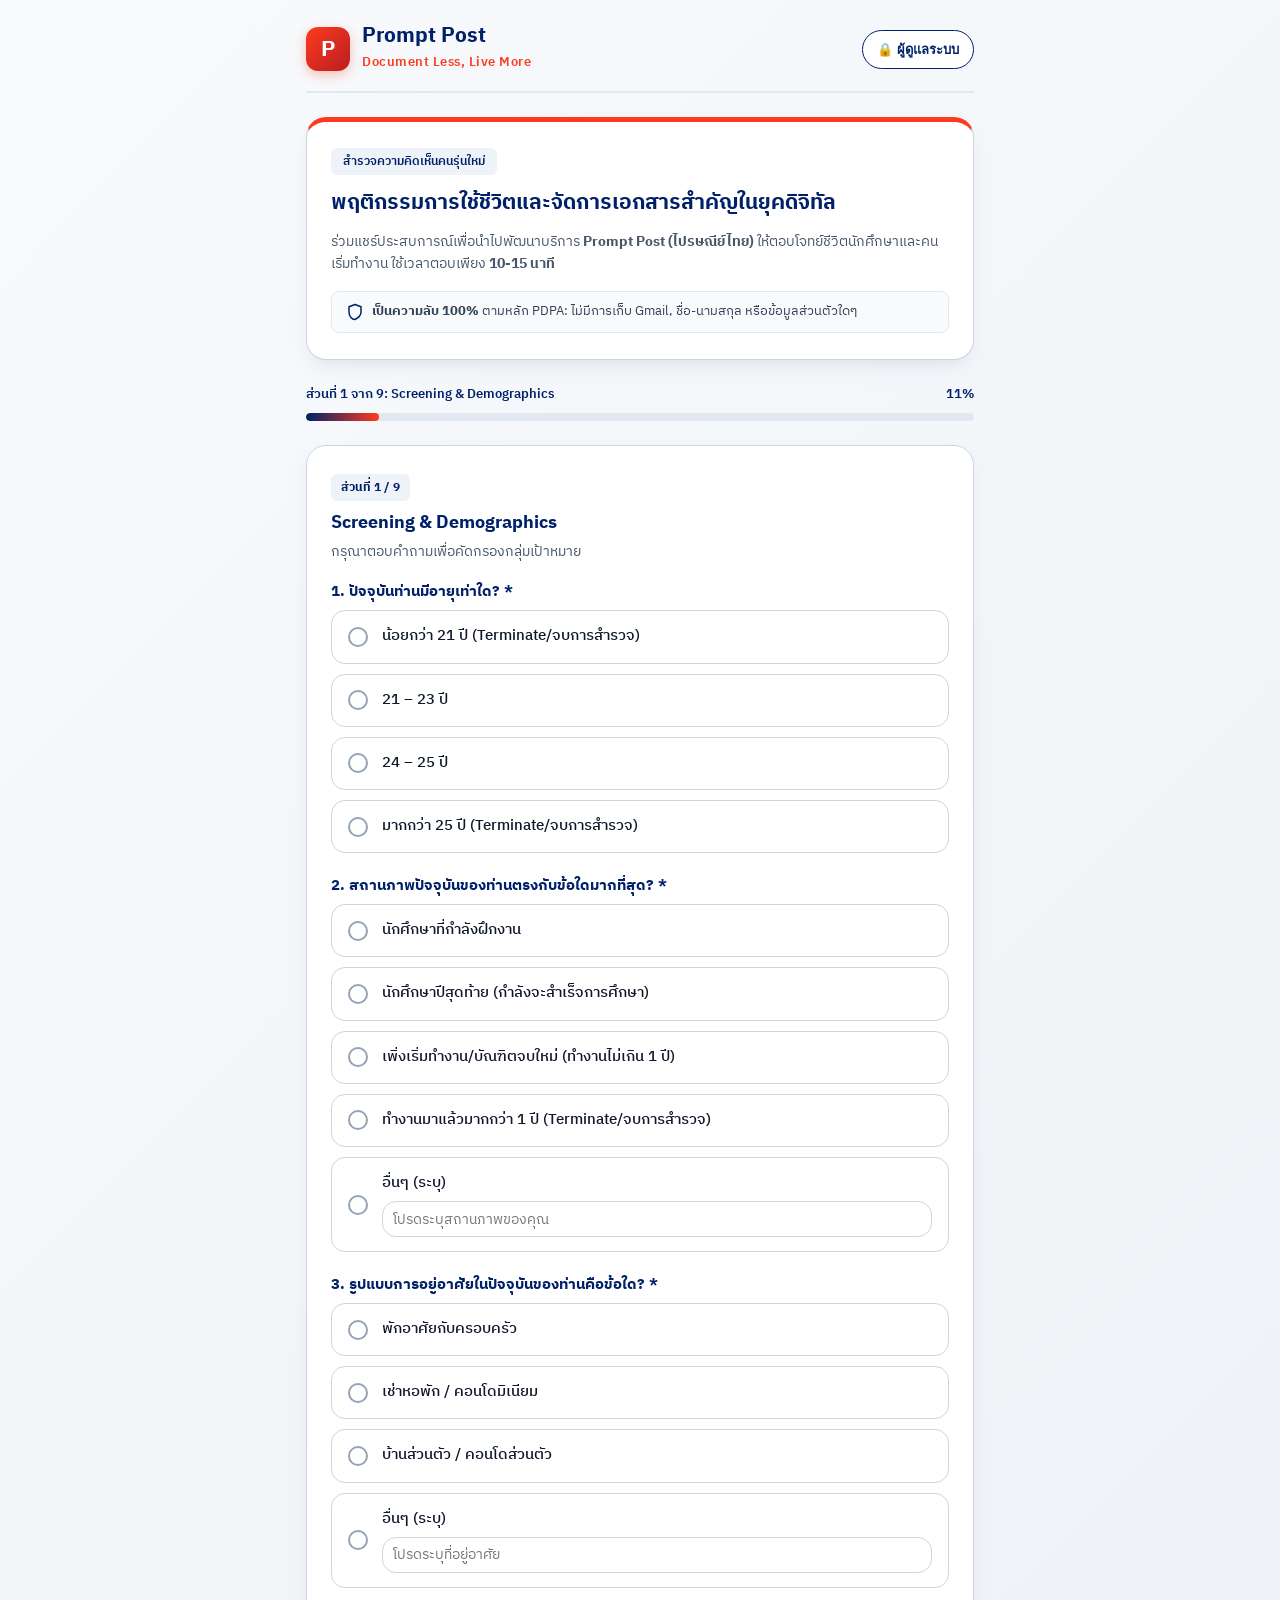
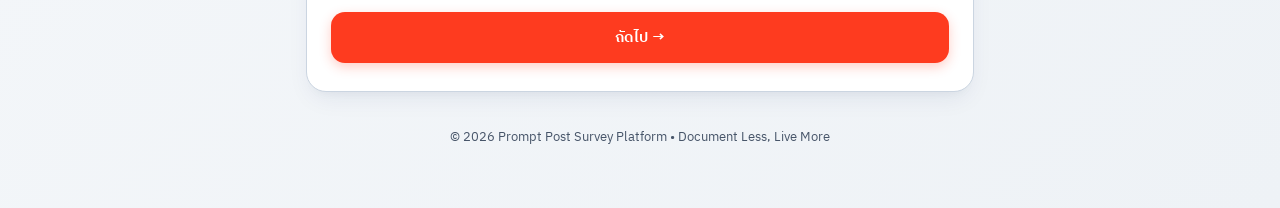
==== index.html @ c81577ee "Update index.html" ====
<!DOCTYPE html>
<html lang="th">
<head>
  <meta charset="UTF-8">
  <meta name="viewport" content="width=device-width, initial-scale=1.0">
  <title>แบบสอบถามพฤติกรรมการจัดการเอกสารคนรุ่นใหม่ | Prompt Post</title>
  <link rel="stylesheet" href="css/style.css">
  <link rel="icon" href="data:image/svg+xml,<svg xmlns='http://www.w3.org/2000/svg' viewBox='0 0 100 100'><text y='.9em' font-size='90'>📮</text></svg>">
</head>
<body>

  <div class="container">
    <!-- Header with Prompt Post Branding & Admin Access on Top-Right -->
    <header class="brand-header">
      <div class="brand-logo-wrap">
        <div class="logo-badge">P</div>
        <div class="brand-title">
          <h1>Prompt Post</h1>
          <span>Document Less, Live More</span>
        </div>
      </div>
      <button type="button" class="admin-top-btn" onclick="openAdminModal()">
        <span>🔒 ผู้ดูแลระบบ</span>
      </button>
    </header>

    <!-- Introductory Hero Section -->
    <div class="hero-card" id="hero-banner">
      <span class="hero-tag">สำรวจความคิดเห็นคนรุ่นใหม่</span>
      <h2>พฤติกรรมการใช้ชีวิตและจัดการเอกสารสำคัญในยุคดิจิทัล</h2>
      <p>ร่วมแชร์ประสบการณ์เพื่อนำไปพัฒนาบริการ <strong>Prompt Post (ไปรษณีย์ไทย)</strong> ให้ตอบโจทย์ชีวิตนักศึกษาและคนเริ่มทำงาน ใช้เวลาตอบเพียง <strong>10-15 นาที</strong></p>
      <div class="privacy-notice">
        <svg width="18" height="18" viewBox="0 0 24 24" fill="none" stroke="currentColor" stroke-width="2" stroke-linecap="round" stroke-linejoin="round">
          <path d="M12 22s8-4 8-10V5l-8-3-8 3v7c0 6 4 10 8 10z"></path>
        </svg>
        <span><strong>เป็นความลับ 100%</strong> ตามหลัก PDPA: ไม่มีการเก็บ Gmail, ชื่อ-นามสกุล หรือข้อมูลส่วนตัวใดๆ</span>
      </div>
    </div>

    <!-- Progress Tracker -->
    <div class="progress-wrapper" id="progress-wrapper">
      <div class="progress-info">
        <span id="step-label">ส่วนที่ 1 จาก 9: Screening & Demographics</span>
        <span id="step-percent">11%</span>
      </div>
      <div class="progress-bar-bg">
        <div class="progress-bar-fill" id="progress-bar"></div>
      </div>
    </div>

    <!-- Survey Form Container -->
    <form id="survey-form">

      <!-- ==========================================
           ส่วนที่ 1: Screening & Demographics
           ========================================== -->
      <div class="card survey-step" data-step="1">
        <span class="q-badge">ส่วนที่ 1 / 9</span>
        <h3 class="q-title">Screening & Demographics</h3>
        <p class="q-subtitle">กรุณาตอบคำถามเพื่อคัดกรองกลุ่มเป้าหมาย</p>

        <!-- ข้อ 1.1 อายุ -->
        <div style="margin-bottom: 22px;">
          <p class="q-title" style="font-size: 15px; margin-bottom: 8px;">1. ปัจจุบันท่านมีอายุเท่าใด? *</p>
          <div class="options-list" data-name="ageGroup" data-required="true">
            <div class="option-item" onclick="selectSingle(this)" data-terminate="true">
              <div class="option-radio"></div>
              <div class="option-text">น้อยกว่า 21 ปี (Terminate/จบการสำรวจ)</div>
            </div>
            <div class="option-item" onclick="selectSingle(this)">
              <div class="option-radio"></div>
              <div class="option-text">21 – 23 ปี</div>
            </div>
            <div class="option-item" onclick="selectSingle(this)">
              <div class="option-radio"></div>
              <div class="option-text">24 – 25 ปี</div>
            </div>
            <div class="option-item" onclick="selectSingle(this)" data-terminate="true">
              <div class="option-radio"></div>
              <div class="option-text">มากกว่า 25 ปี (Terminate/จบการสำรวจ)</div>
            </div>
          </div>
        </div>

        <!-- ข้อ 1.2 สถานภาพ -->
        <div style="margin-bottom: 22px;">
          <p class="q-title" style="font-size: 15px; margin-bottom: 8px;">2. สถานภาพปัจจุบันของท่านตรงกับข้อใดมากที่สุด? *</p>
          <div class="options-list" data-name="status" data-required="true">
            <div class="option-item" onclick="selectSingle(this)">
              <div class="option-radio"></div>
              <div class="option-text">นักศึกษาที่กำลังฝึกงาน</div>
            </div>
            <div class="option-item" onclick="selectSingle(this)">
              <div class="option-radio"></div>
              <div class="option-text">นักศึกษาปีสุดท้าย (กำลังจะสำเร็จการศึกษา)</div>
            </div>
            <div class="option-item" onclick="selectSingle(this)">
              <div class="option-radio"></div>
              <div class="option-text">เพิ่งเริ่มทำงาน/บัณฑิตจบใหม่ (ทำงานไม่เกิน 1 ปี)</div>
            </div>
            <div class="option-item" onclick="selectSingle(this)" data-terminate="true">
              <div class="option-radio"></div>
              <div class="option-text">ทำงานมาแล้วมากกว่า 1 ปี (Terminate/จบการสำรวจ)</div>
            </div>
            <div class="option-item" onclick="selectSingle(this, true)">
              <div class="option-radio"></div>
              <div style="flex-grow:1;">
                <div class="option-text">อื่นๆ (ระบุ)</div>
                <input type="text" class="custom-textarea" style="min-height:36px; height:36px; padding:6px 10px; margin-top:6px;" id="status-other" placeholder="โปรดระบุสถานภาพของคุณ" onclick="event.stopPropagation()">
              </div>
            </div>
          </div>
        </div>

        <!-- ข้อ 1.3 รูปแบบการอยู่อาศัย -->
        <div>
          <p class="q-title" style="font-size: 15px; margin-bottom: 8px;">3. รูปแบบการอยู่อาศัยในปัจจุบันของท่านคือข้อใด? *</p>
          <div class="options-list" data-name="livingType" data-required="true">
            <div class="option-item" onclick="selectSingle(this)">
              <div class="option-radio"></div>
              <div class="option-text">พักอาศัยกับครอบครัว</div>
            </div>
            <div class="option-item" onclick="selectSingle(this)">
              <div class="option-radio"></div>
              <div class="option-text">เช่าหอพัก / คอนโดมิเนียม</div>
            </div>
            <div class="option-item" onclick="selectSingle(this)">
              <div class="option-radio"></div>
              <div class="option-text">บ้านส่วนตัว / คอนโดส่วนตัว</div>
            </div>
            <div class="option-item" onclick="selectSingle(this, true)">
              <div class="option-radio"></div>
              <div style="flex-grow:1;">
                <div class="option-text">อื่นๆ (ระบุ)</div>
                <input type="text" class="custom-textarea" style="min-height:36px; height:36px; padding:6px 10px; margin-top:6px;" id="living-other" placeholder="โปรดระบุที่อยู่อาศัย" onclick="event.stopPropagation()">
              </div>
            </div>
          </div>
        </div>

        <div class="step-actions">
          <button type="button" class="btn btn-primary" onclick="handleStep1Next()">ถัดไป &rarr;</button>
        </div>
      </div>


      <!-- ==========================================
           ส่วนที่ 2: Behavior & Pain Points
           ========================================== -->
      <div class="card survey-step" data-step="2" style="display: none;">
        <span class="q-badge">ส่วนที่ 2 / 9</span>
        <h3 class="q-title">Behavior & Pain Points</h3>
        <p class="q-subtitle">สำรวจพฤติกรรมและความยุ่งยากเดิมจากการจัดการเอกสาร</p>

        <!-- ข้อ 2.1 -->
        <div style="margin-bottom: 22px;">
          <p class="q-title" style="font-size: 15px; margin-bottom: 6px;">1. ในช่วงสมัครงาน หรือเริ่มต้นทำงาน ท่านพบความยุ่งยากในการจัดการ "เอกสารประเภทใด" มากที่สุด? *</p>
          <p class="q-subtitle" style="margin-bottom: 10px;">(เลือกได้มากกว่า 1 ข้อ)</p>
          <div class="options-list" data-name="painDocs" data-type="multi" data-required="true">
            <div class="option-item" onclick="selectMultiple(this)">
              <div class="option-checkbox">&#10003;</div>
              <div class="option-text">เอกสารการศึกษา (เช่น Transcript, ใบคาดว่าจะจบ, ใบปริญญาบัตร)</div>
            </div>
            <div class="option-item" onclick="selectMultiple(this)">
              <div class="option-checkbox">&#10003;</div>
              <div class="option-text">เอกสารส่วนตัว/สัญญาเช่า (เช่น สำเนาบัตรประชาชน, ทะเบียนบ้าน, สัญญาเช่าหอ/คอนโด)</div>
            </div>
            <div class="option-item" onclick="selectMultiple(this)">
              <div class="option-checkbox">&#10003;</div>
              <div class="option-text">เอกสารการเงิน/บิลค่าใช้จ่าย (เช่น สลิปเงินเดือน, บิลค่าน้ำ/ค่าไฟ, สลิปโอนเงิน)</div>
            </div>
            <div class="option-item" onclick="selectMultiple(this)">
              <div class="option-checkbox">&#10003;</div>
              <div class="option-text">เอกสารการสมัครงานอื่นๆ (เช่น Resume, พอร์ตโฟลิโอ, ใบรับรองการฝึกงาน)</div>
            </div>
            <div class="option-item" onclick="selectMultiple(this)">
              <div class="option-checkbox">&#10003;</div>
              <div style="flex-grow:1;">
                <div class="option-text">อื่นๆ (ระบุ)</div>
                <input type="text" class="custom-textarea" style="min-height:36px; height:36px; padding:6px 10px; margin-top:6px;" id="pain-other" placeholder="โปรดระบุเอกสารอื่นๆ" onclick="event.stopPropagation()">
              </div>
            </div>
          </div>
        </div>

        <!-- ข้อ 2.2 -->
        <div style="margin-bottom: 22px;">
          <p class="q-title" style="font-size: 15px; margin-bottom: 8px;">2. ท่านเคยประสบปัญหาเอกสารสำคัญสูญหาย หรือค้นหาไม่พบเมื่อต้องนำมาใช้งานด่วนหรือไม่ อย่างไร? *</p>
          <div class="options-list" data-name="lostDocExp" data-required="true">
            <div class="option-item" onclick="selectSingle(this)">
              <div class="option-radio"></div>
              <div class="option-text">ไม่เคยประสบปัญหา</div>
            </div>
            <div class="option-item" onclick="selectSingle(this)">
              <div class="option-radio"></div>
              <div style="flex-grow:1;">
                <div class="option-text">เคยประสบปัญหา</div>
                <input type="text" class="custom-textarea" style="min-height:36px; height:36px; padding:6px 10px; margin-top:6px;" id="lost-doc-detail" placeholder="โปรดระบุเหตุการณ์ เช่น หา Transcript ไม่เจอตอนสัมภาษณ์งาน / ลืมสัญญาเช่า" onclick="event.stopPropagation()">
              </div>
            </div>
          </div>
        </div>

        <!-- ข้อ 2.3 -->
        <div style="margin-bottom: 22px;">
          <p class="q-title" style="font-size: 15px; margin-bottom: 8px;">3. โดยเฉลี่ยแล้ว ท่านต้องเสียเวลาไปกับการ "ขอเอกสารใหม่ / ปริ้นท์ / สแกนเอกสารซ้ำๆ" มากน้อยเพียงใด? *</p>
          <div class="options-list" data-name="wasteTime" data-required="true">
            <div class="option-item" onclick="selectSingle(this)">
              <div class="option-radio"></div>
              <div class="option-text">น้อยกว่า 30 นาที / เดือน</div>
            </div>
            <div class="option-item" onclick="selectSingle(this)">
              <div class="option-radio"></div>
              <div class="option-text">1 – 2 ชั่วโมง / เดือน</div>
            </div>
            <div class="option-item" onclick="selectSingle(this)">
              <div class="option-radio"></div>
              <div class="option-text">มากกว่า 2 ชั่วโมง / เดือน</div>
            </div>
          </div>
        </div>

        <!-- ข้อ 2.4 -->
        <div>
          <p class="q-title" style="font-size: 15px; margin-bottom: 8px;">4. โดยเฉลี่ยแล้ว ท่านต้องเสียค่าธรรมเนียมไปกับการ "ขอเอกสารใหม่ / ปริ้นท์ / สแกนเอกสารซ้ำๆ" มากน้อยเพียงใด? *</p>
          <div class="options-list" data-name="wasteMoney" data-required="true">
            <div class="option-item" onclick="selectSingle(this)">
              <div class="option-radio"></div>
              <div class="option-text">น้อยกว่า 100 บาท / เดือน</div>
            </div>
            <div class="option-item" onclick="selectSingle(this)">
              <div class="option-radio"></div>
              <div class="option-text">100 – 300 บาท / เดือน</div>
            </div>
            <div class="option-item" onclick="selectSingle(this)">
              <div class="option-radio"></div>
              <div class="option-text">มากกว่า 300 บาท / เดือน</div>
            </div>
          </div>
        </div>

        <div class="step-actions">
          <button type="button" class="btn btn-secondary" onclick="prevStep(2)">&larr; ย้อนกลับ</button>
          <button type="button" class="btn btn-primary" onclick="nextStep(2)">ถัดไป &rarr;</button>
        </div>
      </div>


      <!-- ==========================================
           ส่วนที่ 3: Hybrid Use Case & Value Proposition
           ========================================== -->
      <div class="card survey-step" data-step="3" style="display: none;">
        <span class="q-badge">ส่วนที่ 3 / 9</span>
        <h3 class="q-title">Hybrid Use Case & Value Proposition</h3>
        <p class="q-subtitle">วัดความสนใจในการใช้งานแอปพลิเคชัน</p>

        <!-- ข้อ 3.1 -->
        <div style="margin-bottom: 22px;">
          <p class="q-title" style="font-size: 15px; margin-bottom: 6px;">1. หากมีแอปพลิเคชันที่สามารถช่วยจัดการและส่งต่อเอกสารสำคัญ (เช่น Transcript, เอกสารฝึกงาน ฯลฯ ) ครบจบในที่เดียว และสามารถตรวจสอบความถูกต้องของเอกสารได้ทันที ท่านมีความต้องการให้มีฟีเจอร์ใดบ้างในแอปพลิเคชันนี้? *</p>
          <p class="q-subtitle" style="margin-bottom: 12px;">(เลือกได้มากกว่า 1 ข้อ — เลือกได้ทุกฟีเจอร์ที่ต้องการ)</p>
          <div class="options-list" data-name="hybridFeatureInterest" data-type="multi" data-max="5" data-required="true">
            <div class="option-item" onclick="selectMultiple(this, 5)">
              <div class="option-checkbox">&#10003;</div>
              <div>
                <div class="option-text">รับ–ส่งเอกสารออนไลน์อย่างปลอดภัย</div>
                <div class="option-desc">ส่งเอกสารผ่านระบบออนไลน์ได้ง่ายและปลอดภัย หากผู้รับไม่เปิดอ่านภายในเวลาที่กำหนด ระบบสามารถพิมพ์เอกสารและส่งทางไปรษณีย์ให้อัตโนมัติ</div>
              </div>
            </div>
            <div class="option-item" onclick="selectMultiple(this, 5)">
              <div class="option-checkbox">&#10003;</div>
              <div>
                <div class="option-text">เซ็นเอกสารออนไลน์ได้อย่างถูกต้องและน่าเชื่อถือ</div>
                <div class="option-desc">สามารถเซ็นชื่อและประทับตราเอกสารแบบดิจิทัล พร้อมบันทึกวันและเวลาการเซ็น เพื่อช่วยยืนยันว่าเอกสารมีการลงนามจริงและสามารถตรวจสอบย้อนหลังได้</div>
              </div>
            </div>
            <div class="option-item" onclick="selectMultiple(this, 5)">
              <div class="option-checkbox">&#10003;</div>
              <div>
                <div class="option-text">กระเป๋าเก็บเอกสารดิจิทัล</div>
                <div class="option-desc">เก็บเอกสารสำคัญไว้ในรูปแบบดิจิทัล และสามารถตรวจสอบความถูกต้องของเอกสารได้ทันที โดยยืนยันตัวตนผ่าน ThaID</div>
              </div>
            </div>
            <div class="option-item" onclick="selectMultiple(this, 5)">
              <div class="option-checkbox">&#10003;</div>
              <div>
                <div class="option-text">เก็บเอกสารและจ่ายเงินได้ในแอปเดียว</div>
                <div class="option-desc">มีพื้นที่เก็บเอกสารออนไลน์ที่จัดเป็นหมวดหมู่ ช่วยให้ค้นหาเอกสารได้ง่าย พร้อมทั้งสามารถรับแจ้งหนี้และชำระค่าธรรมเนียมออนไลน์ ได้ภายในแอปเดียว</div>
              </div>
            </div>
            <div class="option-item" onclick="selectMultiple(this, 5)">
              <div class="option-checkbox">&#10003;</div>
              <div>
                <div class="option-text">โหวตออนไลน์และส่งความรู้สึกดี ๆ ผ่านโปสการ์ด</div>
                <div class="option-desc">สามารถร่วมโหวตผ่านระบบออนไลน์ที่ตรวจสอบได้ และยังสามารถส่งโปสการ์ดออนไลน์ เพื่อส่งคำอวยพรหรือความรู้สึกดี ๆ ให้คนอื่นในเทศกาลต่าง ๆ ได้</div>
              </div>
            </div>
          </div>
        </div>

        <!-- ข้อ 3.2 -->
        <div style="margin-bottom: 22px;">
          <p class="q-title" style="font-size: 15px; margin-bottom: 8px;">2. "เหตุผลสำคัญที่สุด" ที่จะทำให้ท่านตัดสินใจเปิดใช้งานแอปพลิเคชันนี้เป็นครั้งแรก? *</p>
          <div class="options-list" data-name="triggerReason" data-required="true">
            <div class="option-item" onclick="selectSingle(this)">
              <div class="option-radio"></div>
              <div class="option-text">ความสะดวก — จัดการเอกสารและบริการต่าง ๆ ได้ในแอปเดียว</div>
            </div>
            <div class="option-item" onclick="selectSingle(this)">
              <div class="option-radio"></div>
              <div class="option-text">ประหยัดเวลา — ไม่ต้องเดินทางหรือจัดการเอกสารด้วยตัวเอง</div>
            </div>
            <div class="option-item" onclick="selectSingle(this)">
              <div class="option-radio"></div>
              <div class="option-text">ความปลอดภัย — มั่นใจว่าเอกสารสำคัญไม่สูญหายและไม่ถูกปลอมแปลง</div>
            </div>
            <div class="option-item" onclick="selectSingle(this)">
              <div class="option-radio"></div>
              <div class="option-text">ความน่าเชื่อถือ — ส่งต่อเอกสารทางการได้ทันที โดยมีระบบรับรองความถูกต้องที่ปลอดภัย</div>
            </div>
            <div class="option-item" onclick="selectSingle(this)">
              <div class="option-radio"></div>
              <div class="option-text">ลดการใช้กระดาษ — รับ–ส่งเอกสารในรูปแบบดิจิทัล</div>
            </div>
            <div class="option-item" onclick="selectSingle(this)">
              <div class="option-radio"></div>
              <div class="option-text">ลดค่าใช้จ่าย — ลดค่าเดินทางและค่าใช้จ่ายในการจัดการเอกสาร</div>
            </div>
            <div class="option-item" onclick="selectSingle(this)">
              <div class="option-radio"></div>
              <div class="option-text">ยังไม่มีความจำเป็นต้องใช้งาน</div>
            </div>
            <div class="option-item" onclick="selectSingle(this, true)">
              <div class="option-radio"></div>
              <div style="flex-grow:1;">
                <div class="option-text">อื่นๆ (ระบุ)</div>
                <input type="text" class="custom-textarea" style="min-height:36px; height:36px; padding:6px 10px; margin-top:6px;" id="trigger-other" placeholder="โปรดระบุเหตุผลอื่นๆ" onclick="event.stopPropagation()">
              </div>
            </div>
          </div>
        </div>

        <!-- ข้อ 3.3 -->
        <div style="margin-bottom: 22px;">
          <p class="q-title" style="font-size: 15px; margin-bottom: 8px;">3. ท่านคาดว่าจะกลับมาใช้งานแอปพลิเคชั่นเมื่อใด? *</p>
          <div class="options-list" data-name="usageFrequency" data-required="true">
            <div class="option-item" onclick="selectSingle(this)">
              <div class="option-radio"></div>
              <div class="option-text">เมื่อต้องทำธุรกรรมสำคัญ: เช่น สมัครงาน, ยื่นเอกสารการศึกษา, ทำเรื่องกับหน่วยงาน</div>
            </div>
            <div class="option-item" onclick="selectSingle(this)">
              <div class="option-radio"></div>
              <div class="option-text">เมื่อมีเอกสารใหม่เข้ามา: เช่น สัญญาใหม่, บิลค่าใช้จ่าย, เอกสารทางการเงิน</div>
            </div>
            <div class="option-item" onclick="selectSingle(this)">
              <div class="option-radio"></div>
              <div class="option-text">ใช้งานประจำ: เพื่อจัดเก็บและอัปเดตเอกสารส่วนตัวอยู่เสมอ</div>
            </div>
            <div class="option-item" onclick="selectSingle(this)">
              <div class="option-radio"></div>
              <div class="option-text">ใช้นานๆ ครั้ง: เฉพาะเวลาที่จำเป็นจริงๆ</div>
            </div>
            <div class="option-item" onclick="selectSingle(this, true)">
              <div class="option-radio"></div>
              <div style="flex-grow:1;">
                <div class="option-text">อื่นๆ (ระบุ)</div>
                <input type="text" class="custom-textarea" style="min-height:36px; height:36px; padding:6px 10px; margin-top:6px;" id="usage-other" placeholder="โปรดระบุอื่นๆ" onclick="event.stopPropagation()">
              </div>
            </div>
          </div>
        </div>

        <!-- ข้อ 3.4 -->
        <div>
          <p class="q-title" style="font-size: 15px; margin-bottom: 8px;">4. หากแอปพลิเคชันนี้พร้อมใช้งาน ท่านมีแนวโน้มที่จะใช้เป็นประจำหรือไม่? *</p>
          <div class="options-list" data-name="regularUseIntent" data-required="true">
            <div class="option-item" onclick="selectSingle(this)">
              <div class="option-radio"></div>
              <div class="option-text">ใช้อย่างแน่นอน</div>
            </div>
            <div class="option-item" onclick="selectSingle(this)">
              <div class="option-radio"></div>
              <div class="option-text">มีแนวโน้มจะใช้</div>
            </div>
            <div class="option-item" onclick="selectSingle(this)">
              <div class="option-radio"></div>
              <div class="option-text">ยังไม่แน่ใจ</div>
            </div>
            <div class="option-item" onclick="selectSingle(this)">
              <div class="option-radio"></div>
              <div class="option-text">มีแนวโน้มจะไม่ใช้</div>
            </div>
            <div class="option-item" onclick="selectSingle(this)">
              <div class="option-radio"></div>
              <div class="option-text">ไม่ใช้แน่นอน</div>
            </div>
          </div>
        </div>

        <div class="step-actions">
          <button type="button" class="btn btn-secondary" onclick="prevStep(3)">&larr; ย้อนกลับ</button>
          <button type="button" class="btn btn-primary" onclick="nextStep(3)">ถัดไป &rarr;</button>
        </div>
      </div>


      <!-- ==========================================
           ส่วนที่ 4: Pain to Solution Connection
           ========================================== -->
      <div class="card survey-step" data-step="4" style="display: none;">
        <span class="q-badge">ส่วนที่ 4 / 9</span>
        <h3 class="q-title">Pain to Solution Connection</h3>
        <p class="q-subtitle">การตอบโจทย์ปัญหาของผู้ใช้งาน</p>
        
        <p class="q-title" style="font-size: 15px; margin-bottom: 8px;">1. หากแอปพลิเคชันนี้สามารถแก้ปัญหาเรื่องเอกสารได้ทั้งหมด บริการนี้จะช่วยตอบโจทย์ในการใช้ชีวิตประจำวันของท่านในมิติใดมากที่สุด? *</p>
        
        <div class="options-list" data-name="lifeDimension" data-required="true">
          <div class="option-item" onclick="selectSingle(this)">
            <div class="option-radio"></div>
            <div>
              <div class="option-text">Live Faster: สะดวก รวดเร็ว ทุกธุรกรรมจบได้ ในไม่กี่ขั้นตอน</div>
            </div>
          </div>
          <div class="option-item" onclick="selectSingle(this)">
            <div class="option-radio"></div>
            <div>
              <div class="option-text">Live Smarter: ยกระดับคุณภาพชีวิตด้วยนวัตกรรมที่ทันสมัย</div>
            </div>
          </div>
          <div class="option-item" onclick="selectSingle(this)">
            <div class="option-radio"></div>
            <div>
              <div class="option-text">Live Safer: ปลอดภัยในทุกการทําธุรกรรม</div>
            </div>
          </div>
          <div class="option-item" onclick="selectSingle(this)">
            <div class="option-radio"></div>
            <div>
              <div class="option-text">Live Greener: ลดการใช้ทรัพยากรกระดาษ เพื่อโลกที่ยั่งยืน</div>
            </div>
          </div>
          <div class="option-item" onclick="selectSingle(this)">
            <div class="option-radio"></div>
            <div>
              <div class="option-text">Live Happier: สร้างความสุขในทุกไลฟ์สไตล์ยุคดิจิทัล</div>
            </div>
          </div>
        </div>

        <div class="step-actions">
          <button type="button" class="btn btn-secondary" onclick="prevStep(4)">&larr; ย้อนกลับ</button>
          <button type="button" class="btn btn-primary" onclick="nextStep(4)">ถัดไป &rarr;</button>
        </div>
      </div>


      <!-- ==========================================
           ส่วนที่ 5: Target & Marketing Channels
           ========================================== -->
      <div class="card survey-step" data-step="5" style="display: none;">
        <span class="q-badge">ส่วนที่ 5 / 9</span>
        <h3 class="q-title">Target & Marketing Channels</h3>
        <p class="q-subtitle">พฤติกรรมและช่องทางการรับรู้สื่อ</p>
        
        <p class="q-title" style="font-size: 15px; margin-bottom: 6px;">1. ปกติคุณค้นหา หรือรับข้อมูลเกี่ยวกับแอปพลิเคชัน/เครื่องมือใหม่ๆ จากช่องทางใดบ่อยที่สุด? *</p>
        <p class="q-subtitle" style="margin-bottom: 12px;">(เลือกได้สูงสุด 2 ข้อ)</p>

        <div class="options-list" data-name="mediaChannels" data-type="multi" data-max="2" data-required="true">
          <div class="option-item" onclick="selectMultiple(this, 2)">
            <div class="option-checkbox">&#10003;</div>
            <div class="option-text">Facebook</div>
          </div>
          <div class="option-item" onclick="selectMultiple(this, 2)">
            <div class="option-checkbox">&#10003;</div>
            <div class="option-text">Instagram</div>
          </div>
          <div class="option-item" onclick="selectMultiple(this, 2)">
            <div class="option-checkbox">&#10003;</div>
            <div class="option-text">TikTok</div>
          </div>
          <div class="option-item" onclick="selectMultiple(this, 2)">
            <div class="option-checkbox">&#10003;</div>
            <div class="option-text">YouTube Shorts</div>
          </div>
          <div class="option-item" onclick="selectMultiple(this, 2)">
            <div class="option-checkbox">&#10003;</div>
            <div class="option-text">X (Twitter)</div>
          </div>
          <div class="option-item" onclick="selectMultiple(this, 2)">
            <div class="option-checkbox">&#10003;</div>
            <div class="option-text">การค้นหาบน Google / บล็อกรีวิว</div>
          </div>
          <div class="option-item" onclick="selectMultiple(this, 2)">
            <div class="option-checkbox">&#10003;</div>
            <div class="option-text">คำแนะนำจากเพื่อน / คนรู้จัก</div>
          </div>
          <div class="option-item" onclick="selectMultiple(this, 2)">
            <div class="option-checkbox">&#10003;</div>
            <div style="flex-grow:1;">
              <div class="option-text">อื่นๆ (ระบุ)</div>
              <input type="text" class="custom-textarea" style="min-height:36px; height:36px; padding:6px 10px; margin-top:6px;" id="media-other" placeholder="โปรดระบุช่องทางอื่นๆ" onclick="event.stopPropagation()">
            </div>
          </div>
        </div>

        <div class="step-actions">
          <button type="button" class="btn btn-secondary" onclick="prevStep(5)">&larr; ย้อนกลับ</button>
          <button type="button" class="btn btn-primary" onclick="nextStep(5)">ถัดไป &rarr;</button>
        </div>
      </div>


      <!-- ==========================================
           ส่วนที่ 6: Conversion & Pricing Intent
           ========================================== -->
      <div class="card survey-step" data-step="6" style="display: none;">
        <span class="q-badge">ส่วนที่ 6 / 9</span>
        <h3 class="q-title">Conversion & Pricing Intent</h3>
        <p class="q-subtitle">โอกาสในการเปลี่ยนเป็นผู้ใช้งานจริง</p>
        
        <!-- ข้อ 6.1 -->
        <div style="margin-bottom: 22px;">
          <p class="q-title" style="font-size: 15px; margin-bottom: 8px;">1. อะไรคือปัจจัยสำคัญที่สุดที่จะทำให้คุณตัดสินใจ "ดาวน์โหลด" หรือ "ทดลองใช้" แอปพลิเคชันนี้? *</p>
          <div class="options-list" data-name="downloadFactor" data-required="true">
            <div class="option-item" onclick="selectSingle(this)">
              <div class="option-radio"></div>
              <div class="option-text">มีเวอร์ชั่นให้ทดลองใช้งานฟรี (Free Trial)</div>
            </div>
            <div class="option-item" onclick="selectSingle(this)">
              <div class="option-radio"></div>
              <div class="option-text">แอปช่วยแก้ปัญหาที่ฉันพบได้จริง</div>
            </div>
            <div class="option-item" onclick="selectSingle(this)">
              <div class="option-radio"></div>
              <div class="option-text">ช่วยประหยัดเวลาในการจัดการเอกสารหรือข้อมูล</div>
            </div>
            <div class="option-item" onclick="selectSingle(this)">
              <div class="option-radio"></div>
              <div class="option-text">มั่นใจในความปลอดภัยและความเป็นส่วนตัวของข้อมูล</div>
            </div>
            <div class="option-item" onclick="selectSingle(this)">
              <div class="option-radio"></div>
              <div class="option-text">มีฟังก์ชันที่แตกต่างจากแอปอื่น</div>
            </div>
            <div class="option-item" onclick="selectSingle(this)">
              <div class="option-radio"></div>
              <div class="option-text">มีรีวิวหรือคะแนนการันตีจากผู้ใช้งานจริง</div>
            </div>
            <div class="option-item" onclick="selectSingle(this)">
              <div class="option-radio"></div>
              <div class="option-text">หน้าตาแอป (UI) ใช้งานง่าย ไม่ซับซ้อน</div>
            </div>
            <div class="option-item" onclick="selectSingle(this)">
              <div class="option-radio"></div>
              <div class="option-text">มีโปรโมชันส่วนลดพิเศษช่วงเปิดตัว</div>
            </div>
            <div class="option-item" onclick="selectSingle(this, true)">
              <div class="option-radio"></div>
              <div style="flex-grow:1;">
                <div class="option-text">อื่นๆ (ระบุ)</div>
                <input type="text" class="custom-textarea" style="min-height:36px; height:36px; padding:6px 10px; margin-top:6px;" id="factor-other" placeholder="โปรดระบุปัจจัยอื่นๆ" onclick="event.stopPropagation()">
              </div>
            </div>
          </div>
        </div>

        <!-- ข้อ 6.2 -->
        <div>
          <p class="q-title" style="font-size: 15px; margin-bottom: 8px;">2. หากแอปพลิเคชันนี้มีฟีเจอร์ที่ช่วยแก้ปัญหาข้างต้นได้จริง คุณยินดีจ่ายค่าบริการรูปแบบใด? *</p>
          <div class="options-list" data-name="pricingModel" data-required="true">
            <div class="option-item" onclick="selectSingle(this)">
              <div class="option-radio"></div>
              <div class="option-text">ใช้งานฟรี (ยอมดูโฆษณา)</div>
            </div>
            <div class="option-item" onclick="selectSingle(this)">
              <div class="option-radio"></div>
              <div class="option-text">จ่ายรายเดือน (ราคาประหยัด)</div>
            </div>
            <div class="option-item" onclick="selectSingle(this)">
              <div class="option-radio"></div>
              <div class="option-text">จ่ายรายปี (คุ้มค่ากว่า)</div>
            </div>
            <div class="option-item" onclick="selectSingle(this)">
              <div class="option-radio"></div>
              <div class="option-text">ซื้อขาดครั้งเดียว (Lifetime Access)</div>
            </div>
            <div class="option-item" onclick="selectSingle(this, true)">
              <div class="option-radio"></div>
              <div style="flex-grow:1;">
                <div class="option-text">อื่นๆ (ระบุ)</div>
                <input type="text" class="custom-textarea" style="min-height:36px; height:36px; padding:6px 10px; margin-top:6px;" id="pricing-other" placeholder="โปรดระบุรูปแบบอื่นๆ" onclick="event.stopPropagation()">
              </div>
            </div>
          </div>
        </div>

        <div class="step-actions">
          <button type="button" class="btn btn-secondary" onclick="prevStep(6)">&larr; ย้อนกลับ</button>
          <button type="button" class="btn btn-primary" onclick="nextStep(6)">ถัดไป &rarr;</button>
        </div>
      </div>


      <!-- ==========================================
           ส่วนที่ 7: Brand Awareness
           ========================================== -->
      <div class="card survey-step" data-step="7" style="display: none;">
        <span class="q-badge">ส่วนที่ 7 / 9</span>
        <h3 class="q-title">Brand Awareness</h3>
        <p class="q-subtitle">แนะนำแอปพลิเคชันและวัดการรับรู้แบรนด์</p>
        
        <div class="feature-box" style="flex-direction: column; gap: 8px;">
          <h4 style="color: var(--deep-navy); font-size: 15.5px; margin-bottom: 4px;">📮 Prompt Post</h4>
          <p style="font-size: 13.5px; color: #334155; margin-bottom: 8px;">
            แอปพลิเคชันที่จะมาช่วย <strong>จัดการเอกสารของคุณ</strong> ด้วยฟีเจอร์หลักที่จะช่วยให้ชีวิตคุณง่ายขึ้น ดังนี้:
          </p>
          <ol style="padding-left: 20px; font-size: 13px; color: #334155; display: flex; flex-direction: column; gap: 6px;">
            <li><strong>Digital Postbox:</strong> ตู้จดหมายดิจิทัลประจำตัว จัดเก็บเอกสารการศึกษา ใบเสร็จ บิลค่าใช้จ่าย และเอกสารราชการไว้บนคลาวด์ ย้ายหอพักกี่ครั้งเอกสารก็ไม่สูญหาย</li>
            <li><strong>VC Prompt Pass:</strong> ทรานสคริปต์ดิจิทัลและเอกสารสำคัญที่ตรวจสอบความถูกต้องได้ทันที ปลอมแปลงไม่ได้ ส่งสมัครงานออนไลน์ได้ในคลิกเดียว</li>
            <li><strong>Trusted e-Signature:</strong> ลงลายมือชื่อดิจิทัลและเซ็นสัญญาเช่า/สัญญาจ้างที่มีผลตามกฎหมาย จบบนสมาร์ตโฟนทันที</li>
            <li><strong>Storage & Payment - Digital Safebox:</strong> จัดเก็บเอกสารแยกหมวดหมู่บนคลาวด์ที่ปลอดภัย และระบบ e-Payment บริการแจ้งหนี้และชำระค่าธรรมเนียมเบ็ดเสร็จในแอปเดียว</li>
            <li><strong>Lifestyle Services:</strong> ร่วมกิจกรรมโหวตอย่างโปร่งใส ตรวจสอบได้ผ่าน E-Vote และบริการส่งมอบความรู้สึกดีๆ ทุกเทศกาลด้วยระบบ Postcard Online</li>
          </ol>
        </div>

        <p class="q-title" style="font-size: 15px; margin-bottom: 8px;">1. คุณเคยเห็นหรือเคยยินชื่อแอปพลิเคชัน Prompt Post มาก่อนหรือไม่? *</p>
        
        <div class="options-list" data-name="brandAwareness" data-required="true">
          <div class="option-item" onclick="selectSingle(this)">
            <div class="option-radio"></div>
            <div class="option-text">เคยใช้งานอยู่ปัจจุบัน</div>
          </div>
          <div class="option-item" onclick="selectSingle(this)">
            <div class="option-radio"></div>
            <div class="option-text">เคยเห็น/เคยยินชื่อ แต่ยังไม่เคยใช้งาน</div>
          </div>
          <div class="option-item" onclick="selectSingle(this)">
            <div class="option-radio"></div>
            <div class="option-text">ไม่เคยเห็น/ไม่เคยได้ยินมาก่อน</div>
          </div>
        </div>

        <div class="step-actions">
          <button type="button" class="btn btn-secondary" onclick="prevStep(7)">&larr; ย้อนกลับ</button>
          <button type="button" class="btn btn-primary" onclick="nextStep(7)">ถัดไป &rarr;</button>
        </div>
      </div>


      <!-- ==========================================
           ส่วนที่ 8: Value & Pain Point Relief
           ========================================== -->
      <div class="card survey-step" data-step="8" style="display: none;">
        <span class="q-badge">ส่วนที่ 8 / 9</span>
        <h3 class="q-title">Value & Pain Point Relief</h3>
        <p class="q-subtitle">ประเมินความสนใจและคุณค่าในการแก้ไขปัญหา</p>
        
        <p class="q-title" style="font-size: 15px; margin-bottom: 8px;">1. คุณคิดว่าฟีเจอร์ของ Prompt Post สามารถช่วยตอบโจทย์ หรือแก้ปัญหาในชีวิตประจำวันของคุณได้มากน้อยเพียงใด? *</p>
        
        <div class="options-list" data-name="valueRelief" data-required="true">
          <div class="option-item" onclick="selectSingle(this)">
            <div class="option-radio"></div>
            <div class="option-text">ช่วยได้มากที่สุด (ตรงกับปัญหาที่พบอยู่พอดี)</div>
          </div>
          <div class="option-item" onclick="selectSingle(this)">
            <div class="option-radio"></div>
            <div class="option-text">ช่วยได้ปานกลาง</div>
          </div>
          <div class="option-item" onclick="selectSingle(this)">
            <div class="option-radio"></div>
            <div class="option-text">ยังไม่ค่อยจำเป็นสำหรับฉันเท่าไร</div>
          </div>
        </div>

        <div class="step-actions">
          <button type="button" class="btn btn-secondary" onclick="prevStep(8)">&larr; ย้อนกลับ</button>
          <button type="button" class="btn btn-primary" onclick="nextStep(8)">ถัดไป &rarr;</button>
        </div>
      </div>


      <!-- ==========================================
           ส่วนที่ 9: Actionable Feedback
           ========================================== -->
      <div class="card survey-step" data-step="9" style="display: none;">
        <span class="q-badge">ส่วนที่ 9 / 9 (ข้อสุดท้าย)</span>
        <h3 class="q-title">Actionable Feedback (การพัฒนาต่อ)</h3>
        
        <p class="q-title" style="font-size: 15px; margin-bottom: 6px;">1. หากคุณตัดสินใจทดลองใช้แอปนี้ หรือหากอยากให้แอปนี้ตอบโจทย์ชีวิตคุณได้ดียิ่งขึ้น คุณอยากให้มีฟีเจอร์อะไรเพิ่มเติม หรือมีความกังวลในเรื่องใดมากที่สุด?</p>
        <p class="q-subtitle" style="margin-bottom: 12px;">(คำตอบของคุณมีค่ามากสำหรับการพัฒนาแอปพลิเคชันให้ดียิ่งขึ้น)</p>
        
        <textarea class="custom-textarea" id="actionable-feedback" placeholder="พิมพ์ข้อเสนอแนะ หรือข้อกังวลที่คุณอยากบอกทีมงานได้ที่นี่..." style="min-height: 120px;"></textarea>

        <div class="step-actions">
          <button type="button" class="btn btn-secondary" onclick="prevStep(9)">&larr; ย้อนกลับ</button>
          <button type="button" class="btn btn-primary" id="btn-submit" onclick="submitSurvey()">
            <span>ส่งคำตอบแบบสอบถาม</span> &#10003;
          </button>
        </div>
      </div>

    </form>

    <!-- TERMINATE SCREEN (เมื่อไม่ผ่าน Screening) -->
    <div class="card success-card" id="terminate-screen" style="display: none;">
      <div class="success-icon" style="background: #FEE2E2; color: #DC2626;">&#10005;</div>
      <h3>ขอขอบคุณสำหรับความสนใจของท่าน</h3>
      <p>เนื่องจากแบบสำรวจวิจัยนี้จัดทำขึ้นโดยกำหนดกลุ่มเป้าหมายเฉพาะสำหรับ <strong>นิสิตนักศึกษาและบัณฑิตจบใหม่ (อายุ 21 – 25 ปี)</strong> จึงขอสิ้นสุดการสำรวจเพียงเท่านี้</p>
    </div>

    <!-- SUCCESS SCREEN (คำขอบคุณแบบสะอาดตาตามที่ผู้ใช้กำหนด) -->
    <div class="card success-card" id="success-screen" style="display: none;">
      <div class="success-icon">&#10003;</div>
      <h3>ขอบคุณสำหรับความคิดเห็นของคุณ!</h3>
      <p>ข้อมูลของคุณช่วยเป็นพลังสำคัญในการออกแบบและพัฒนาบริการ <strong>Prompt Post</strong> เพื่อตอบโจทย์คนรุ่นใหม่อย่างแท้จริง</p>
    </div>

    <!-- Footer -->
    <footer style="text-align: center; margin-top: 36px; font-size: 12.5px; color: var(--text-muted);">
      <p>&copy; 2026 Prompt Post Survey Platform &bull; Document Less, Live More</p>
    </footer>

  </div>

  <!-- ADMIN LOGIN MODAL FROM TOP-RIGHT BUTTON -->
  <div class="modal-overlay" id="top-admin-modal">
    <div class="modal-card">
      <div style="display: flex; justify-content: space-between; align-items: center; margin-bottom: 12px;">
        <h3 style="margin-bottom: 0;">🔒 เข้าสู่ระบบผู้ดูแลระบบ (Admin)</h3>
        <span onclick="closeAdminModal()" style="cursor: pointer; font-size: 20px; color: #94A3B8;">&times;</span>
      </div>
      <p style="font-size: 13.5px; color: var(--text-muted); margin-bottom: 16px;">
        กรุณากรอกรหัสผ่านเพื่อเข้าดูหน้า Dashboard สรุปผลวิเคราะห์สถิติ
      </p>
      
      <form onsubmit="handleTopAdminSubmit(event)">
        <input type="password" id="top-admin-pass" class="modal-input" placeholder="กรอกรหัสผ่าน..." style="text-align: center; font-size: 16px; letter-spacing: 2px;" required autofocus>
        <div id="top-admin-error" style="color: #EF4444; font-size: 13px; margin-top: -10px; margin-bottom: 14px; display: none;">
          รหัสผ่านไม่ถูกต้อง กรุณาลองใหม่อีกครั้ง
        </div>
        <div style="display: flex; gap: 10px; justify-content: flex-end;">
          <button type="button" class="btn btn-secondary" onclick="closeAdminModal()">ยกเลิก</button>
          <button type="submit" class="btn btn-primary">เข้าสู่ระบบ &rarr;</button>
        </div>
      </form>
    </div>
  </div>

  <script src="js/config.js"></script>
  <script src="js/survey.js"></script>
  <script>
    function openAdminModal() {
      document.getElementById('top-admin-modal').style.display = 'flex';
      document.getElementById('top-admin-pass').value = '';
      document.getElementById('top-admin-error').style.display = 'none';
      setTimeout(() => document.getElementById('top-admin-pass').focus(), 100);
    }
    function closeAdminModal() {
      document.getElementById('top-admin-modal').style.display = 'none';
    }
    function handleTopAdminSubmit(e) {
      e.preventDefault();
      const val = document.getElementById('top-admin-pass').value.trim();
      if (val === "0637941837") {
        sessionStorage.setItem("admin_auth", "true");
        window.location.href = "admin.html";
      } else {
        document.getElementById('top-admin-error').style.display = 'block';
      }
    }
  </script>
</body>
</html>
---- css/style.css ----
/* ==========================================================================
   Prompt Post Survey & Admin Dashboard Stylesheet
   CI Colors:
   - Primary Red: #FE3B1F (Pantone Bright Red) / #E1251B
   - Deep Navy: #002169 (Pantone 280) / #2E3E8A
   - Sky Blue: #3CB4E5 (Pantone 298)
   - Backgrounds & Accents: Deep Navy & Red theme
   - Font: IBM Plex Sans Thai
   ========================================================================== */

@import url('https://fonts.googleapis.com/css2?family=IBM+Plex+Sans+Thai:wght@300;400;500;600;700&display=swap');

:root {
  --primary-red: #FE3B1F;
  --primary-red-hover: #D92309;
  --primary-red-light: #FFF0ED;
  --deep-navy: #002169;
  --navy-accent: #1E3A8A;
  --navy-light: #EEF2F9;
  --sky-blue: #3CB4E5;
  --sky-blue-light: #EBF8FD;
  --text-main: #0F172A;
  --text-muted: #475569;
  --bg-gradient: linear-gradient(135deg, #F8FAFC 0%, #EEF2F6 100%);
  --card-bg: #FFFFFF;
  --border-color: #CBD5E1;
  --shadow-sm: 0 2px 4px rgba(0, 33, 105, 0.05);
  --shadow-md: 0 10px 25px -5px rgba(0, 33, 105, 0.08), 0 8px 10px -6px rgba(0,0,0,0.03);
  --radius-sm: 8px;
  --radius-md: 14px;
  --radius-lg: 20px;
  --font-family: 'IBM Plex Sans Thai', -apple-system, BlinkMacSystemFont, sans-serif;
}

* {
  box-sizing: border-box;
  margin: 0;
  padding: 0;
}

body {
  font-family: var(--font-family);
  background: var(--bg-gradient);
  color: var(--text-main);
  min-height: 100vh;
  line-height: 1.6;
  -webkit-font-smoothing: antialiased;
}

/* Container */
.container {
  max-width: 700px;
  margin: 0 auto;
  padding: 24px 16px 60px;
}

.admin-container {
  max-width: 1240px;
  margin: 0 auto;
  padding: 24px 20px 80px;
}

/* Header */
.brand-header {
  display: flex;
  align-items: center;
  justify-content: space-between;
  margin-bottom: 24px;
  padding-bottom: 16px;
  border-bottom: 2px solid #E2E8F0;
}

.brand-logo-wrap {
  display: flex;
  align-items: center;
  gap: 12px;
}

.logo-badge {
  width: 44px;
  height: 44px;
  background: linear-gradient(135deg, var(--primary-red), #B91E21);
  border-radius: 12px;
  display: flex;
  align-items: center;
  justify-content: center;
  color: #fff;
  font-weight: 700;
  font-size: 22px;
  box-shadow: 0 4px 12px rgba(254, 59, 31, 0.3);
}

.brand-title h1 {
  font-size: 21px;
  font-weight: 700;
  color: var(--deep-navy);
  line-height: 1.2;
}

.brand-title span {
  font-size: 12.5px;
  font-weight: 600;
  color: var(--primary-red);
  letter-spacing: 0.5px;
}

.admin-top-btn {
  background: #FFFFFF;
  color: var(--deep-navy);
  font-size: 13px;
  font-weight: 600;
  padding: 8px 14px;
  border-radius: 20px;
  border: 1.5px solid var(--deep-navy);
  cursor: pointer;
  display: inline-flex;
  align-items: center;
  gap: 6px;
  transition: all 0.2s;
  text-decoration: none;
}

.admin-top-btn:hover {
  background: var(--deep-navy);
  color: #FFFFFF;
}

/* Hero Section */
.hero-card {
  background: #FFFFFF;
  border-radius: var(--radius-lg);
  padding: 26px 24px;
  box-shadow: var(--shadow-md);
  margin-bottom: 24px;
  border: 1px solid var(--border-color);
  border-top: 5px solid var(--primary-red);
  position: relative;
}

.hero-tag {
  display: inline-block;
  background: var(--navy-light);
  color: var(--deep-navy);
  font-size: 12px;
  font-weight: 600;
  padding: 4px 12px;
  border-radius: 6px;
  margin-bottom: 12px;
}

.hero-card h2 {
  font-size: 21px;
  font-weight: 700;
  color: var(--deep-navy);
  margin-bottom: 10px;
}

.hero-card p {
  font-size: 14px;
  color: var(--text-muted);
  margin-bottom: 16px;
}

.privacy-notice {
  display: flex;
  align-items: center;
  gap: 8px;
  background: #F8FAFC;
  padding: 10px 14px;
  border-radius: var(--radius-sm);
  font-size: 12.5px;
  color: #334155;
  border: 1px solid #E2E8F0;
}

.privacy-notice svg {
  color: var(--deep-navy);
  flex-shrink: 0;
}

/* Progress Tracker */
.progress-wrapper {
  margin-bottom: 24px;
}

.progress-info {
  display: flex;
  justify-content: space-between;
  font-size: 13px;
  font-weight: 600;
  color: var(--deep-navy);
  margin-bottom: 8px;
}

.progress-bar-bg {
  width: 100%;
  height: 8px;
  background: #E2E8F0;
  border-radius: 99px;
  overflow: hidden;
}

.progress-bar-fill {
  height: 100%;
  width: 11%;
  background: linear-gradient(90deg, var(--deep-navy), var(--primary-red));
  border-radius: 99px;
  transition: width 0.35s ease;
}

/* Question Cards */
.card {
  background: #FFFFFF;
  border-radius: var(--radius-lg);
  padding: 28px 24px;
  box-shadow: var(--shadow-md);
  margin-bottom: 24px;
  border: 1px solid var(--border-color);
  animation: fadeIn 0.3s ease;
}

@keyframes fadeIn {
  from { opacity: 0; transform: translateY(8px); }
  to { opacity: 1; transform: translateY(0); }
}

.q-badge {
  display: inline-block;
  font-size: 12px;
  font-weight: 700;
  color: var(--deep-navy);
  background: var(--navy-light);
  padding: 4px 10px;
  border-radius: 6px;
  margin-bottom: 10px;
}

.q-title {
  font-size: 17.5px;
  font-weight: 700;
  color: var(--deep-navy);
  margin-bottom: 6px;
  line-height: 1.4;
}

.q-subtitle {
  font-size: 13.5px;
  color: var(--text-muted);
  margin-bottom: 18px;
}

/* Options Styles */
.options-list {
  display: flex;
  flex-direction: column;
  gap: 10px;
}

.option-item {
  display: flex;
  align-items: center;
  padding: 14px 16px;
  background: #FFFFFF;
  border: 1.5px solid var(--border-color);
  border-radius: var(--radius-md);
  cursor: pointer;
  transition: all 0.2s ease;
  user-select: none;
}

.option-item:hover {
  background: #F8FAFC;
  border-color: var(--deep-navy);
}

.option-item.selected {
  background: #FFF7F6;
  border-color: var(--primary-red);
  box-shadow: 0 2px 8px rgba(254, 59, 31, 0.15);
}

.option-radio, .option-checkbox {
  width: 20px;
  height: 20px;
  border: 2px solid #94A3B8;
  border-radius: 50%;
  margin-right: 14px;
  display: flex;
  align-items: center;
  justify-content: center;
  flex-shrink: 0;
  transition: all 0.2s ease;
}

.option-checkbox {
  border-radius: 6px;
}

.option-item.selected .option-radio {
  border-color: var(--primary-red);
  background: var(--primary-red);
}

.option-item.selected .option-radio::after {
  content: "";
  width: 8px;
  height: 8px;
  background: #FFF;
  border-radius: 50%;
}

.option-item.selected .option-checkbox {
  border-color: var(--primary-red);
  background: var(--primary-red);
  color: #FFF;
}

.option-text {
  font-size: 14.5px;
  font-weight: 500;
  color: var(--text-main);
  flex-grow: 1;
}

.option-desc {
  font-size: 12.5px;
  color: var(--text-muted);
  margin-top: 3px;
  line-height: 1.4;
}

/* Feature Showcase Box */
.feature-box {
  background: linear-gradient(135deg, #F0F4FF, #FFF4F2);
  border: 1.5px solid #DCE5F8;
  border-radius: var(--radius-md);
  padding: 18px;
  margin-bottom: 20px;
}

/* Textarea / Input */
.custom-textarea {
  width: 100%;
  border: 1.5px solid var(--border-color);
  border-radius: var(--radius-md);
  padding: 12px 14px;
  font-family: var(--font-family);
  font-size: 14px;
  color: var(--text-main);
  resize: vertical;
  transition: border-color 0.2s;
}

.custom-textarea:focus {
  outline: none;
  border-color: var(--deep-navy);
  box-shadow: 0 0 0 3px rgba(0, 33, 105, 0.12);
}

/* Navigation Buttons */
.step-actions {
  display: flex;
  gap: 12px;
  margin-top: 24px;
}

.btn {
  padding: 13px 22px;
  border-radius: var(--radius-md);
  font-family: var(--font-family);
  font-size: 15px;
  font-weight: 600;
  cursor: pointer;
  border: none;
  display: inline-flex;
  align-items: center;
  justify-content: center;
  gap: 8px;
  transition: all 0.2s ease;
  text-decoration: none;
}

.btn-primary {
  background: var(--primary-red);
  color: #FFFFFF;
  flex-grow: 1;
  box-shadow: 0 4px 12px rgba(254, 59, 31, 0.25);
}

.btn-primary:hover:not(:disabled) {
  background: var(--primary-red-hover);
  transform: translateY(-1px);
}

.btn-secondary {
  background: #E2E8F0;
  color: #334155;
  padding: 13px 20px;
}

.btn-secondary:hover {
  background: #CBD5E1;
}

.btn-outline {
  border: 1.5px solid var(--deep-navy);
  color: var(--deep-navy);
  background: #FFFFFF;
}

.btn-outline:hover {
  background: var(--deep-navy);
  color: #FFFFFF;
}

.btn-danger {
  background: #FEE2E2;
  color: #DC2626;
  border: 1px solid #FCA5A5;
}

.btn-danger:hover {
  background: #DC2626;
  color: #FFFFFF;
}

/* Success Card */
.success-card {
  text-align: center;
  padding: 48px 24px;
}

.success-icon {
  width: 68px;
  height: 68px;
  background: #ECFDF5;
  color: #10B981;
  border-radius: 50%;
  display: flex;
  align-items: center;
  justify-content: center;
  font-size: 34px;
  margin: 0 auto 20px;
  box-shadow: 0 4px 16px rgba(16, 185, 129, 0.2);
}

.success-card h3 {
  font-size: 22px;
  font-weight: 700;
  color: var(--deep-navy);
  margin-bottom: 12px;
}

.success-card p {
  font-size: 15px;
  color: var(--text-muted);
  max-width: 480px;
  margin: 0 auto;
  line-height: 1.6;
}

/* ==========================================================================
   Admin Dashboard Styling
   ========================================================================== */
.admin-header {
  display: flex;
  justify-content: space-between;
  align-items: center;
  margin-bottom: 28px;
  flex-wrap: wrap;
  gap: 16px;
  border-bottom: 2px solid #CBD5E1;
  padding-bottom: 18px;
}

.admin-header-title h1 {
  font-size: 24px;
  font-weight: 700;
  color: var(--deep-navy);
}

.admin-actions {
  display: flex;
  gap: 10px;
  flex-wrap: wrap;
}

/* KPI Cards Grid */
.kpi-grid {
  display: grid;
  grid-template-columns: repeat(auto-fit, minmax(220px, 1fr));
  gap: 16px;
  margin-bottom: 28px;
}

.kpi-card {
  background: #FFFFFF;
  border-radius: var(--radius-md);
  padding: 20px;
  border: 1.5px solid var(--border-color);
  box-shadow: var(--shadow-sm);
  display: flex;
  flex-direction: column;
}

.kpi-header {
  display: flex;
  justify-content: space-between;
  align-items: center;
  margin-bottom: 8px;
}

.kpi-title {
  font-size: 13px;
  font-weight: 600;
  color: var(--text-muted);
}

.kpi-icon {
  font-size: 18px;
  color: var(--deep-navy);
}

.kpi-value {
  font-size: 28px;
  font-weight: 700;
  color: var(--deep-navy);
  line-height: 1.1;
  margin-bottom: 4px;
}

.kpi-sub {
  font-size: 12px;
  color: var(--text-muted);
}

/* Chart Grid */
.charts-grid {
  display: grid;
  grid-template-columns: repeat(2, 1fr);
  gap: 20px;
  margin-bottom: 28px;
}

@media (max-width: 860px) {
  .charts-grid {
    grid-template-columns: 1fr;
  }
}

.chart-card {
  background: #FFFFFF;
  border-radius: var(--radius-lg);
  padding: 22px;
  border: 1.5px solid var(--border-color);
  box-shadow: var(--shadow-sm);
}

.chart-title {
  font-size: 16px;
  font-weight: 700;
  color: var(--deep-navy);
  margin-bottom: 4px;
}

.chart-subtitle {
  font-size: 12.5px;
  color: var(--text-muted);
  margin-bottom: 16px;
}

.chart-wrapper {
  position: relative;
  height: 280px;
}

/* Insights Summary Banner */
.insights-box {
  background: linear-gradient(135deg, var(--navy-light) 0%, #FFFFFF 100%);
  border-left: 5px solid var(--deep-navy);
  border-radius: var(--radius-md);
  padding: 20px 24px;
  margin-bottom: 28px;
  box-shadow: var(--shadow-sm);
}

.insights-box h3 {
  font-size: 16px;
  font-weight: 700;
  color: var(--deep-navy);
  margin-bottom: 10px;
  display: flex;
  align-items: center;
  gap: 8px;
}

.insights-list {
  list-style: none;
  display: flex;
  flex-direction: column;
  gap: 8px;
}

.insights-list li {
  font-size: 13.5px;
  color: var(--text-main);
  position: relative;
  padding-left: 20px;
}

.insights-list li::before {
  content: "•";
  position: absolute;
  left: 4px;
  color: var(--primary-red);
  font-weight: 700;
  font-size: 18px;
}

/* Data Table */
.table-card {
  background: #FFFFFF;
  border-radius: var(--radius-lg);
  padding: 22px;
  border: 1.5px solid var(--border-color);
  box-shadow: var(--shadow-sm);
}

.table-header {
  display: flex;
  justify-content: space-between;
  align-items: center;
  margin-bottom: 16px;
  flex-wrap: wrap;
  gap: 12px;
}

.table-wrapper {
  overflow-x: auto;
}

table {
  width: 100%;
  border-collapse: collapse;
  font-size: 13px;
  text-align: left;
}

th {
  background: #F1F5F9;
  color: var(--deep-navy);
  font-weight: 700;
  padding: 12px 14px;
  border-bottom: 2px solid var(--border-color);
  white-space: nowrap;
}

td {
  padding: 12px 14px;
  border-bottom: 1px solid var(--border-color);
  color: var(--text-main);
}

tr:hover td {
  background: #F8FAFC;
}

/* Modal */
.modal-overlay {
  position: fixed;
  top: 0; left: 0; right: 0; bottom: 0;
  background: rgba(0, 33, 105, 0.6);
  backdrop-filter: blur(4px);
  display: none;
  align-items: center;
  justify-content: center;
  z-index: 9999;
  padding: 16px;
}

.modal-card {
  background: #FFF;
  border-radius: var(--radius-lg);
  padding: 28px;
  max-width: 500px;
  width: 100%;
  box-shadow: 0 25px 50px -12px rgba(0,0,0,0.3);
  animation: modalPop 0.2s ease;
}

@keyframes modalPop {
  from { transform: scale(0.95); opacity: 0; }
  to { transform: scale(1); opacity: 1; }
}

.modal-card h3 {
  font-size: 18px;
  color: var(--deep-navy);
  margin-bottom: 10px;
}

.modal-input {
  width: 100%;
  padding: 12px 14px;
  border: 1.5px solid var(--border-color);
  border-radius: var(--radius-md);
  font-family: var(--font-family);
  font-size: 14px;
  margin-top: 8px;
  margin-bottom: 16px;
}

.modal-input:focus {
  outline: none;
  border-color: var(--deep-navy);
}
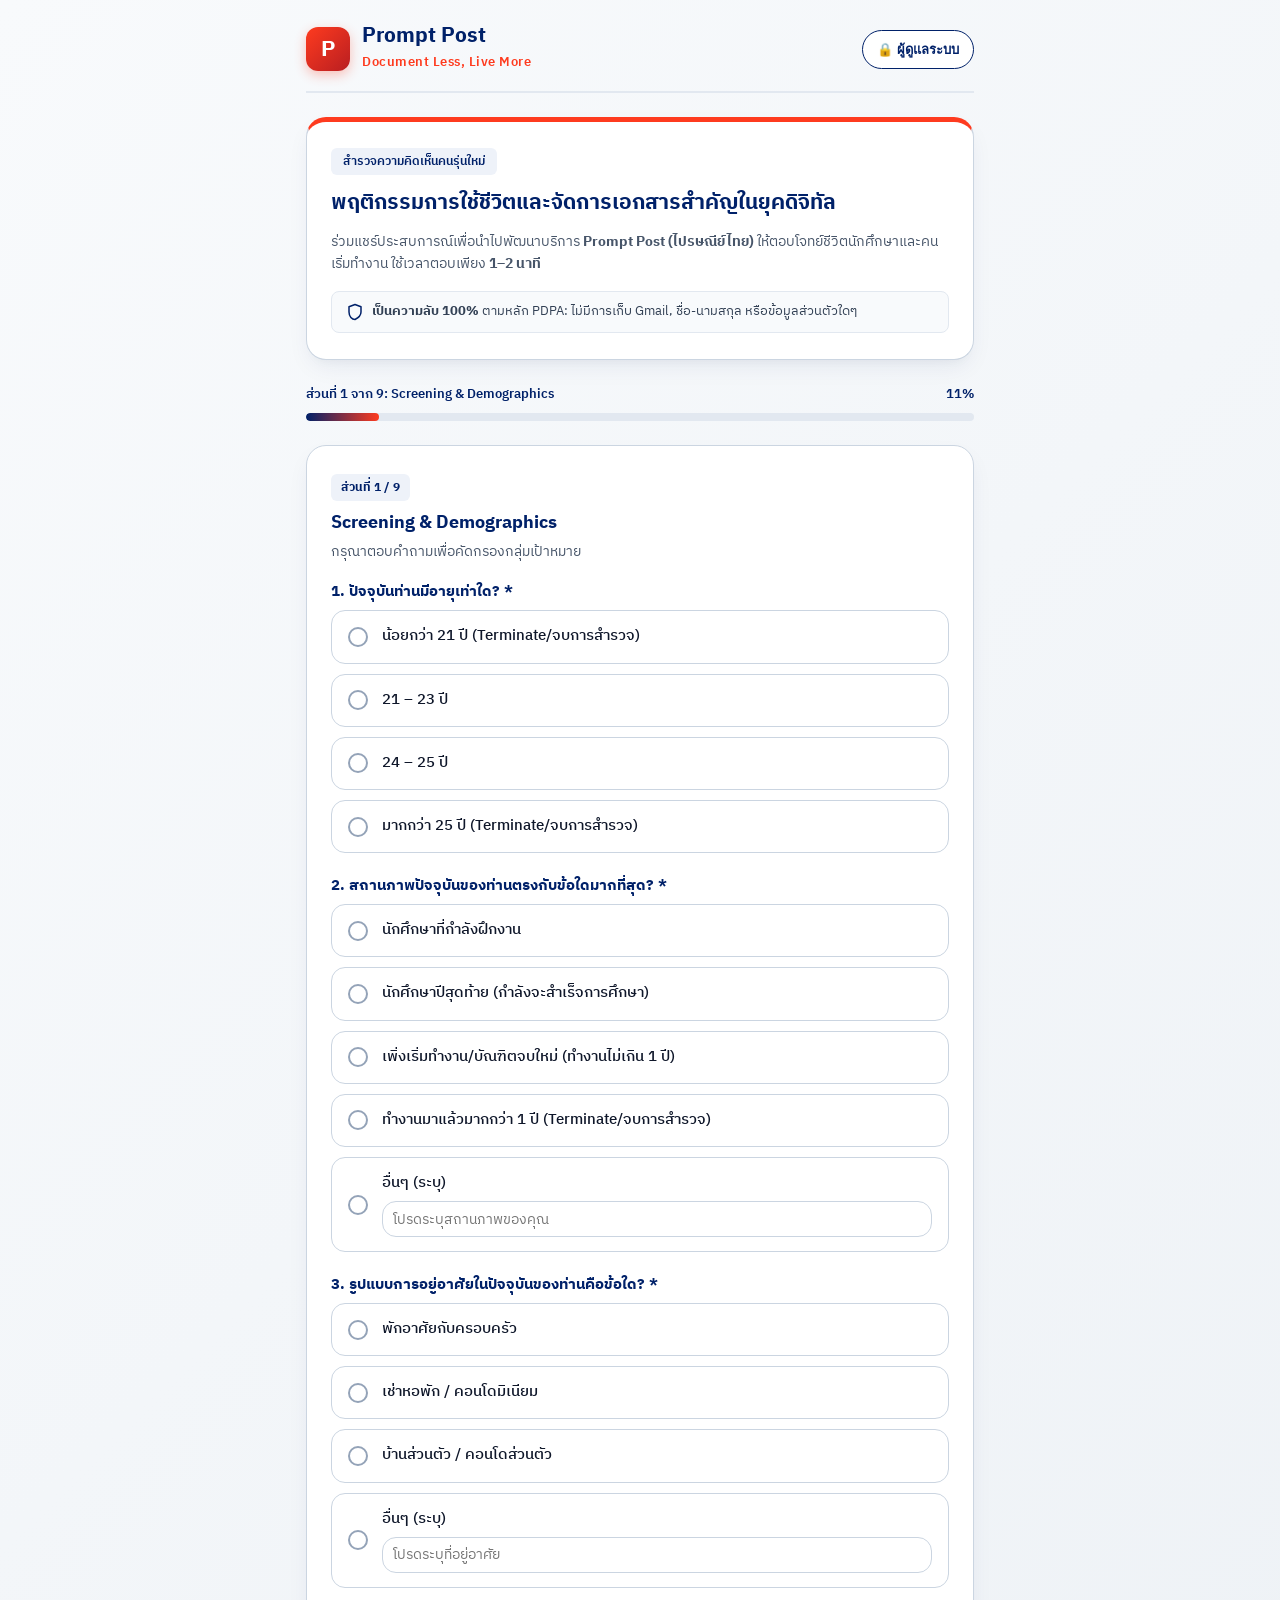
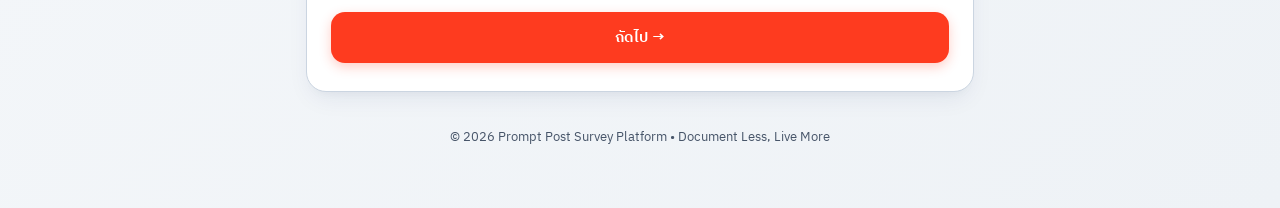
==== commit 71f0e9f3: "Add files via upload" ====
--- a/index.html
+++ b/index.html
@@ -28,7 +28,7 @@
     <div class="hero-card" id="hero-banner">
       <span class="hero-tag">สำรวจความคิดเห็นคนรุ่นใหม่</span>
       <h2>พฤติกรรมการใช้ชีวิตและจัดการเอกสารสำคัญในยุคดิจิทัล</h2>
-      <p>ร่วมแชร์ประสบการณ์เพื่อนำไปพัฒนาบริการ <strong>Prompt Post (ไปรษณีย์ไทย)</strong> ให้ตอบโจทย์ชีวิตนักศึกษาและคนเริ่มทำงาน ใช้เวลาตอบเพียง <strong>10-15 นาที</strong></p>
+      <p>ร่วมแชร์ประสบการณ์เพื่อนำไปพัฒนาบริการ <strong>Prompt Post (ไปรษณีย์ไทย)</strong> ให้ตอบโจทย์ชีวิตนักศึกษาและคนเริ่มทำงาน ใช้เวลาตอบเพียง <strong>1–2 นาที</strong></p>
       <div class="privacy-notice">
         <svg width="18" height="18" viewBox="0 0 24 24" fill="none" stroke="currentColor" stroke-width="2" stroke-linecap="round" stroke-linejoin="round">
           <path d="M12 22s8-4 8-10V5l-8-3-8 3v7c0 6 4 10 8 10z"></path>
@@ -256,39 +256,38 @@
 
         <!-- ข้อ 3.1 -->
         <div style="margin-bottom: 22px;">
-          <p class="q-title" style="font-size: 15px; margin-bottom: 6px;">1. หากมีแอปพลิเคชันที่สามารถช่วยจัดการและส่งต่อเอกสารสำคัญ (เช่น Transcript, เอกสารฝึกงาน ฯลฯ ) ครบจบในที่เดียว และสามารถตรวจสอบความถูกต้องของเอกสารได้ทันที ท่านมีความต้องการให้มีฟีเจอร์ใดบ้างในแอปพลิเคชันนี้? *</p>
-          <p class="q-subtitle" style="margin-bottom: 12px;">(เลือกได้มากกว่า 1 ข้อ — เลือกได้ทุกฟีเจอร์ที่ต้องการ)</p>
-          <div class="options-list" data-name="hybridFeatureInterest" data-type="multi" data-max="5" data-required="true">
-            <div class="option-item" onclick="selectMultiple(this, 5)">
-              <div class="option-checkbox">&#10003;</div>
+          <p class="q-title" style="font-size: 15px; margin-bottom: 8px;">1. หากมีแอปพลิเคชันที่สามารถช่วยจัดการและส่งต่อเอกสารสำคัญ (เช่น Transcript, เอกสารฝึกงาน ฯลฯ ) ครบจบในที่เดียว และสามารถตรวจสอบความถูกต้องของเอกสารได้ทันที ท่านมีความต้องการให้มีฟีเจอร์ใดบ้างในแอปพลิเคชันนี้? *</p>
+          <div class="options-list" data-name="hybridFeatureInterest" data-type="multi" data-required="true">
+            <div class="option-item" onclick="selectMultiple(this)">
+              <div class="option-radio"></div>
               <div>
                 <div class="option-text">รับ–ส่งเอกสารออนไลน์อย่างปลอดภัย</div>
                 <div class="option-desc">ส่งเอกสารผ่านระบบออนไลน์ได้ง่ายและปลอดภัย หากผู้รับไม่เปิดอ่านภายในเวลาที่กำหนด ระบบสามารถพิมพ์เอกสารและส่งทางไปรษณีย์ให้อัตโนมัติ</div>
               </div>
             </div>
-            <div class="option-item" onclick="selectMultiple(this, 5)">
-              <div class="option-checkbox">&#10003;</div>
+            <div class="option-item" onclick="selectMultiple(this)">
+              <div class="option-radio"></div>
               <div>
                 <div class="option-text">เซ็นเอกสารออนไลน์ได้อย่างถูกต้องและน่าเชื่อถือ</div>
                 <div class="option-desc">สามารถเซ็นชื่อและประทับตราเอกสารแบบดิจิทัล พร้อมบันทึกวันและเวลาการเซ็น เพื่อช่วยยืนยันว่าเอกสารมีการลงนามจริงและสามารถตรวจสอบย้อนหลังได้</div>
               </div>
             </div>
-            <div class="option-item" onclick="selectMultiple(this, 5)">
-              <div class="option-checkbox">&#10003;</div>
+            <div class="option-item" onclick="selectMultiple(this)">
+              <div class="option-radio"></div>
               <div>
                 <div class="option-text">กระเป๋าเก็บเอกสารดิจิทัล</div>
                 <div class="option-desc">เก็บเอกสารสำคัญไว้ในรูปแบบดิจิทัล และสามารถตรวจสอบความถูกต้องของเอกสารได้ทันที โดยยืนยันตัวตนผ่าน ThaID</div>
               </div>
             </div>
-            <div class="option-item" onclick="selectMultiple(this, 5)">
-              <div class="option-checkbox">&#10003;</div>
+            <div class="option-item" onclick="selectMultiple(this)">
+              <div class="option-radio"></div>
               <div>
                 <div class="option-text">เก็บเอกสารและจ่ายเงินได้ในแอปเดียว</div>
                 <div class="option-desc">มีพื้นที่เก็บเอกสารออนไลน์ที่จัดเป็นหมวดหมู่ ช่วยให้ค้นหาเอกสารได้ง่าย พร้อมทั้งสามารถรับแจ้งหนี้และชำระค่าธรรมเนียมออนไลน์ ได้ภายในแอปเดียว</div>
               </div>
             </div>
-            <div class="option-item" onclick="selectMultiple(this, 5)">
-              <div class="option-checkbox">&#10003;</div>
+            <div class="option-item" onclick="selectMultiple(this)">
+              <div class="option-radio"></div>
               <div>
                 <div class="option-text">โหวตออนไลน์และส่งความรู้สึกดี ๆ ผ่านโปสการ์ด</div>
                 <div class="option-desc">สามารถร่วมโหวตผ่านระบบออนไลน์ที่ตรวจสอบได้ และยังสามารถส่งโปสการ์ดออนไลน์ เพื่อส่งคำอวยพรหรือความรู้สึกดี ๆ ให้คนอื่นในเทศกาลต่าง ๆ ได้</div>
@@ -301,31 +300,31 @@
         <div style="margin-bottom: 22px;">
           <p class="q-title" style="font-size: 15px; margin-bottom: 8px;">2. "เหตุผลสำคัญที่สุด" ที่จะทำให้ท่านตัดสินใจเปิดใช้งานแอปพลิเคชันนี้เป็นครั้งแรก? *</p>
           <div class="options-list" data-name="triggerReason" data-required="true">
-            <div class="option-item" onclick="selectSingle(this)">
+            <div class="option-item" onclick="selectMultiple(this)">
               <div class="option-radio"></div>
               <div class="option-text">ความสะดวก — จัดการเอกสารและบริการต่าง ๆ ได้ในแอปเดียว</div>
             </div>
-            <div class="option-item" onclick="selectSingle(this)">
+            <div class="option-item" onclick="selectMultiple(this)">
               <div class="option-radio"></div>
               <div class="option-text">ประหยัดเวลา — ไม่ต้องเดินทางหรือจัดการเอกสารด้วยตัวเอง</div>
             </div>
-            <div class="option-item" onclick="selectSingle(this)">
+            <div class="option-item" onclick="selectMultiple(this)">
               <div class="option-radio"></div>
               <div class="option-text">ความปลอดภัย — มั่นใจว่าเอกสารสำคัญไม่สูญหายและไม่ถูกปลอมแปลง</div>
             </div>
-            <div class="option-item" onclick="selectSingle(this)">
+            <div class="option-item" onclick="selectMultiple(this)">
               <div class="option-radio"></div>
               <div class="option-text">ความน่าเชื่อถือ — ส่งต่อเอกสารทางการได้ทันที โดยมีระบบรับรองความถูกต้องที่ปลอดภัย</div>
             </div>
-            <div class="option-item" onclick="selectSingle(this)">
+            <div class="option-item" onclick="selectMultiple(this)">
               <div class="option-radio"></div>
               <div class="option-text">ลดการใช้กระดาษ — รับ–ส่งเอกสารในรูปแบบดิจิทัล</div>
             </div>
-            <div class="option-item" onclick="selectSingle(this)">
+            <div class="option-item" onclick="selectMultiple(this)">
               <div class="option-radio"></div>
               <div class="option-text">ลดค่าใช้จ่าย — ลดค่าเดินทางและค่าใช้จ่ายในการจัดการเอกสาร</div>
             </div>
-            <div class="option-item" onclick="selectSingle(this)">
+            <div class="option-item" onclick="selectMultiple(this)">
               <div class="option-radio"></div>
               <div class="option-text">ยังไม่มีความจำเป็นต้องใช้งาน</div>
             </div>
@@ -343,19 +342,19 @@
         <div style="margin-bottom: 22px;">
           <p class="q-title" style="font-size: 15px; margin-bottom: 8px;">3. ท่านคาดว่าจะกลับมาใช้งานแอปพลิเคชั่นเมื่อใด? *</p>
           <div class="options-list" data-name="usageFrequency" data-required="true">
-            <div class="option-item" onclick="selectSingle(this)">
+            <div class="option-item" onclick="selectMultiple(this)">
               <div class="option-radio"></div>
               <div class="option-text">เมื่อต้องทำธุรกรรมสำคัญ: เช่น สมัครงาน, ยื่นเอกสารการศึกษา, ทำเรื่องกับหน่วยงาน</div>
             </div>
-            <div class="option-item" onclick="selectSingle(this)">
+            <div class="option-item" onclick="selectMultiple(this)">
               <div class="option-radio"></div>
               <div class="option-text">เมื่อมีเอกสารใหม่เข้ามา: เช่น สัญญาใหม่, บิลค่าใช้จ่าย, เอกสารทางการเงิน</div>
             </div>
-            <div class="option-item" onclick="selectSingle(this)">
+            <div class="option-item" onclick="selectMultiple(this)">
               <div class="option-radio"></div>
               <div class="option-text">ใช้งานประจำ: เพื่อจัดเก็บและอัปเดตเอกสารส่วนตัวอยู่เสมอ</div>
             </div>
-            <div class="option-item" onclick="selectSingle(this)">
+            <div class="option-item" onclick="selectMultiple(this)">
               <div class="option-radio"></div>
               <div class="option-text">ใช้นานๆ ครั้ง: เฉพาะเวลาที่จำเป็นจริงๆ</div>
             </div>
@@ -373,23 +372,23 @@
         <div>
           <p class="q-title" style="font-size: 15px; margin-bottom: 8px;">4. หากแอปพลิเคชันนี้พร้อมใช้งาน ท่านมีแนวโน้มที่จะใช้เป็นประจำหรือไม่? *</p>
           <div class="options-list" data-name="regularUseIntent" data-required="true">
-            <div class="option-item" onclick="selectSingle(this)">
+            <div class="option-item" onclick="selectMultiple(this)">
               <div class="option-radio"></div>
               <div class="option-text">ใช้อย่างแน่นอน</div>
             </div>
-            <div class="option-item" onclick="selectSingle(this)">
+            <div class="option-item" onclick="selectMultiple(this)">
               <div class="option-radio"></div>
               <div class="option-text">มีแนวโน้มจะใช้</div>
             </div>
-            <div class="option-item" onclick="selectSingle(this)">
+            <div class="option-item" onclick="selectMultiple(this)">
               <div class="option-radio"></div>
               <div class="option-text">ยังไม่แน่ใจ</div>
             </div>
-            <div class="option-item" onclick="selectSingle(this)">
+            <div class="option-item" onclick="selectMultiple(this)">
               <div class="option-radio"></div>
               <div class="option-text">มีแนวโน้มจะไม่ใช้</div>
             </div>
-            <div class="option-item" onclick="selectSingle(this)">
+            <div class="option-item" onclick="selectMultiple(this)">
               <div class="option-radio"></div>
               <div class="option-text">ไม่ใช้แน่นอน</div>
             </div>
@@ -414,31 +413,31 @@
         <p class="q-title" style="font-size: 15px; margin-bottom: 8px;">1. หากแอปพลิเคชันนี้สามารถแก้ปัญหาเรื่องเอกสารได้ทั้งหมด บริการนี้จะช่วยตอบโจทย์ในการใช้ชีวิตประจำวันของท่านในมิติใดมากที่สุด? *</p>
         
         <div class="options-list" data-name="lifeDimension" data-required="true">
-          <div class="option-item" onclick="selectSingle(this)">
+          <div class="option-item" onclick="selectMultiple(this)">
             <div class="option-radio"></div>
             <div>
               <div class="option-text">Live Faster: สะดวก รวดเร็ว ทุกธุรกรรมจบได้ ในไม่กี่ขั้นตอน</div>
             </div>
           </div>
-          <div class="option-item" onclick="selectSingle(this)">
+          <div class="option-item" onclick="selectMultiple(this)">
             <div class="option-radio"></div>
             <div>
               <div class="option-text">Live Smarter: ยกระดับคุณภาพชีวิตด้วยนวัตกรรมที่ทันสมัย</div>
             </div>
           </div>
-          <div class="option-item" onclick="selectSingle(this)">
+          <div class="option-item" onclick="selectMultiple(this)">
             <div class="option-radio"></div>
             <div>
               <div class="option-text">Live Safer: ปลอดภัยในทุกการทําธุรกรรม</div>
             </div>
           </div>
-          <div class="option-item" onclick="selectSingle(this)">
+          <div class="option-item" onclick="selectMultiple(this)">
             <div class="option-radio"></div>
             <div>
               <div class="option-text">Live Greener: ลดการใช้ทรัพยากรกระดาษ เพื่อโลกที่ยั่งยืน</div>
             </div>
           </div>
-          <div class="option-item" onclick="selectSingle(this)">
+          <div class="option-item" onclick="selectMultiple(this)">
             <div class="option-radio"></div>
             <div>
               <div class="option-text">Live Happier: สร้างความสุขในทุกไลฟ์สไตล์ยุคดิจิทัล</div>
@@ -521,35 +520,35 @@
         <div style="margin-bottom: 22px;">
           <p class="q-title" style="font-size: 15px; margin-bottom: 8px;">1. อะไรคือปัจจัยสำคัญที่สุดที่จะทำให้คุณตัดสินใจ "ดาวน์โหลด" หรือ "ทดลองใช้" แอปพลิเคชันนี้? *</p>
           <div class="options-list" data-name="downloadFactor" data-required="true">
-            <div class="option-item" onclick="selectSingle(this)">
+            <div class="option-item" onclick="selectMultiple(this)">
               <div class="option-radio"></div>
               <div class="option-text">มีเวอร์ชั่นให้ทดลองใช้งานฟรี (Free Trial)</div>
             </div>
-            <div class="option-item" onclick="selectSingle(this)">
+            <div class="option-item" onclick="selectMultiple(this)">
               <div class="option-radio"></div>
               <div class="option-text">แอปช่วยแก้ปัญหาที่ฉันพบได้จริง</div>
             </div>
-            <div class="option-item" onclick="selectSingle(this)">
+            <div class="option-item" onclick="selectMultiple(this)">
               <div class="option-radio"></div>
               <div class="option-text">ช่วยประหยัดเวลาในการจัดการเอกสารหรือข้อมูล</div>
             </div>
-            <div class="option-item" onclick="selectSingle(this)">
+            <div class="option-item" onclick="selectMultiple(this)">
               <div class="option-radio"></div>
               <div class="option-text">มั่นใจในความปลอดภัยและความเป็นส่วนตัวของข้อมูล</div>
             </div>
-            <div class="option-item" onclick="selectSingle(this)">
+            <div class="option-item" onclick="selectMultiple(this)">
               <div class="option-radio"></div>
               <div class="option-text">มีฟังก์ชันที่แตกต่างจากแอปอื่น</div>
             </div>
-            <div class="option-item" onclick="selectSingle(this)">
+            <div class="option-item" onclick="selectMultiple(this)">
               <div class="option-radio"></div>
               <div class="option-text">มีรีวิวหรือคะแนนการันตีจากผู้ใช้งานจริง</div>
             </div>
-            <div class="option-item" onclick="selectSingle(this)">
+            <div class="option-item" onclick="selectMultiple(this)">
               <div class="option-radio"></div>
               <div class="option-text">หน้าตาแอป (UI) ใช้งานง่าย ไม่ซับซ้อน</div>
             </div>
-            <div class="option-item" onclick="selectSingle(this)">
+            <div class="option-item" onclick="selectMultiple(this)">
               <div class="option-radio"></div>
               <div class="option-text">มีโปรโมชันส่วนลดพิเศษช่วงเปิดตัว</div>
             </div>
@@ -567,19 +566,19 @@
         <div>
           <p class="q-title" style="font-size: 15px; margin-bottom: 8px;">2. หากแอปพลิเคชันนี้มีฟีเจอร์ที่ช่วยแก้ปัญหาข้างต้นได้จริง คุณยินดีจ่ายค่าบริการรูปแบบใด? *</p>
           <div class="options-list" data-name="pricingModel" data-required="true">
-            <div class="option-item" onclick="selectSingle(this)">
+            <div class="option-item" onclick="selectMultiple(this)">
               <div class="option-radio"></div>
               <div class="option-text">ใช้งานฟรี (ยอมดูโฆษณา)</div>
             </div>
-            <div class="option-item" onclick="selectSingle(this)">
+            <div class="option-item" onclick="selectMultiple(this)">
               <div class="option-radio"></div>
               <div class="option-text">จ่ายรายเดือน (ราคาประหยัด)</div>
             </div>
-            <div class="option-item" onclick="selectSingle(this)">
+            <div class="option-item" onclick="selectMultiple(this)">
               <div class="option-radio"></div>
               <div class="option-text">จ่ายรายปี (คุ้มค่ากว่า)</div>
             </div>
-            <div class="option-item" onclick="selectSingle(this)">
+            <div class="option-item" onclick="selectMultiple(this)">
               <div class="option-radio"></div>
               <div class="option-text">ซื้อขาดครั้งเดียว (Lifetime Access)</div>
             </div>
@@ -625,15 +624,15 @@
         <p class="q-title" style="font-size: 15px; margin-bottom: 8px;">1. คุณเคยเห็นหรือเคยยินชื่อแอปพลิเคชัน Prompt Post มาก่อนหรือไม่? *</p>
         
         <div class="options-list" data-name="brandAwareness" data-required="true">
-          <div class="option-item" onclick="selectSingle(this)">
+          <div class="option-item" onclick="selectMultiple(this)">
             <div class="option-radio"></div>
             <div class="option-text">เคยใช้งานอยู่ปัจจุบัน</div>
           </div>
-          <div class="option-item" onclick="selectSingle(this)">
+          <div class="option-item" onclick="selectMultiple(this)">
             <div class="option-radio"></div>
             <div class="option-text">เคยเห็น/เคยยินชื่อ แต่ยังไม่เคยใช้งาน</div>
           </div>
-          <div class="option-item" onclick="selectSingle(this)">
+          <div class="option-item" onclick="selectMultiple(this)">
             <div class="option-radio"></div>
             <div class="option-text">ไม่เคยเห็น/ไม่เคยได้ยินมาก่อน</div>
           </div>
@@ -657,15 +656,15 @@
         <p class="q-title" style="font-size: 15px; margin-bottom: 8px;">1. คุณคิดว่าฟีเจอร์ของ Prompt Post สามารถช่วยตอบโจทย์ หรือแก้ปัญหาในชีวิตประจำวันของคุณได้มากน้อยเพียงใด? *</p>
         
         <div class="options-list" data-name="valueRelief" data-required="true">
-          <div class="option-item" onclick="selectSingle(this)">
+          <div class="option-item" onclick="selectMultiple(this)">
             <div class="option-radio"></div>
             <div class="option-text">ช่วยได้มากที่สุด (ตรงกับปัญหาที่พบอยู่พอดี)</div>
           </div>
-          <div class="option-item" onclick="selectSingle(this)">
+          <div class="option-item" onclick="selectMultiple(this)">
             <div class="option-radio"></div>
             <div class="option-text">ช่วยได้ปานกลาง</div>
           </div>
-          <div class="option-item" onclick="selectSingle(this)">
+          <div class="option-item" onclick="selectMultiple(this)">
             <div class="option-radio"></div>
             <div class="option-text">ยังไม่ค่อยจำเป็นสำหรับฉันเท่าไร</div>
           </div>
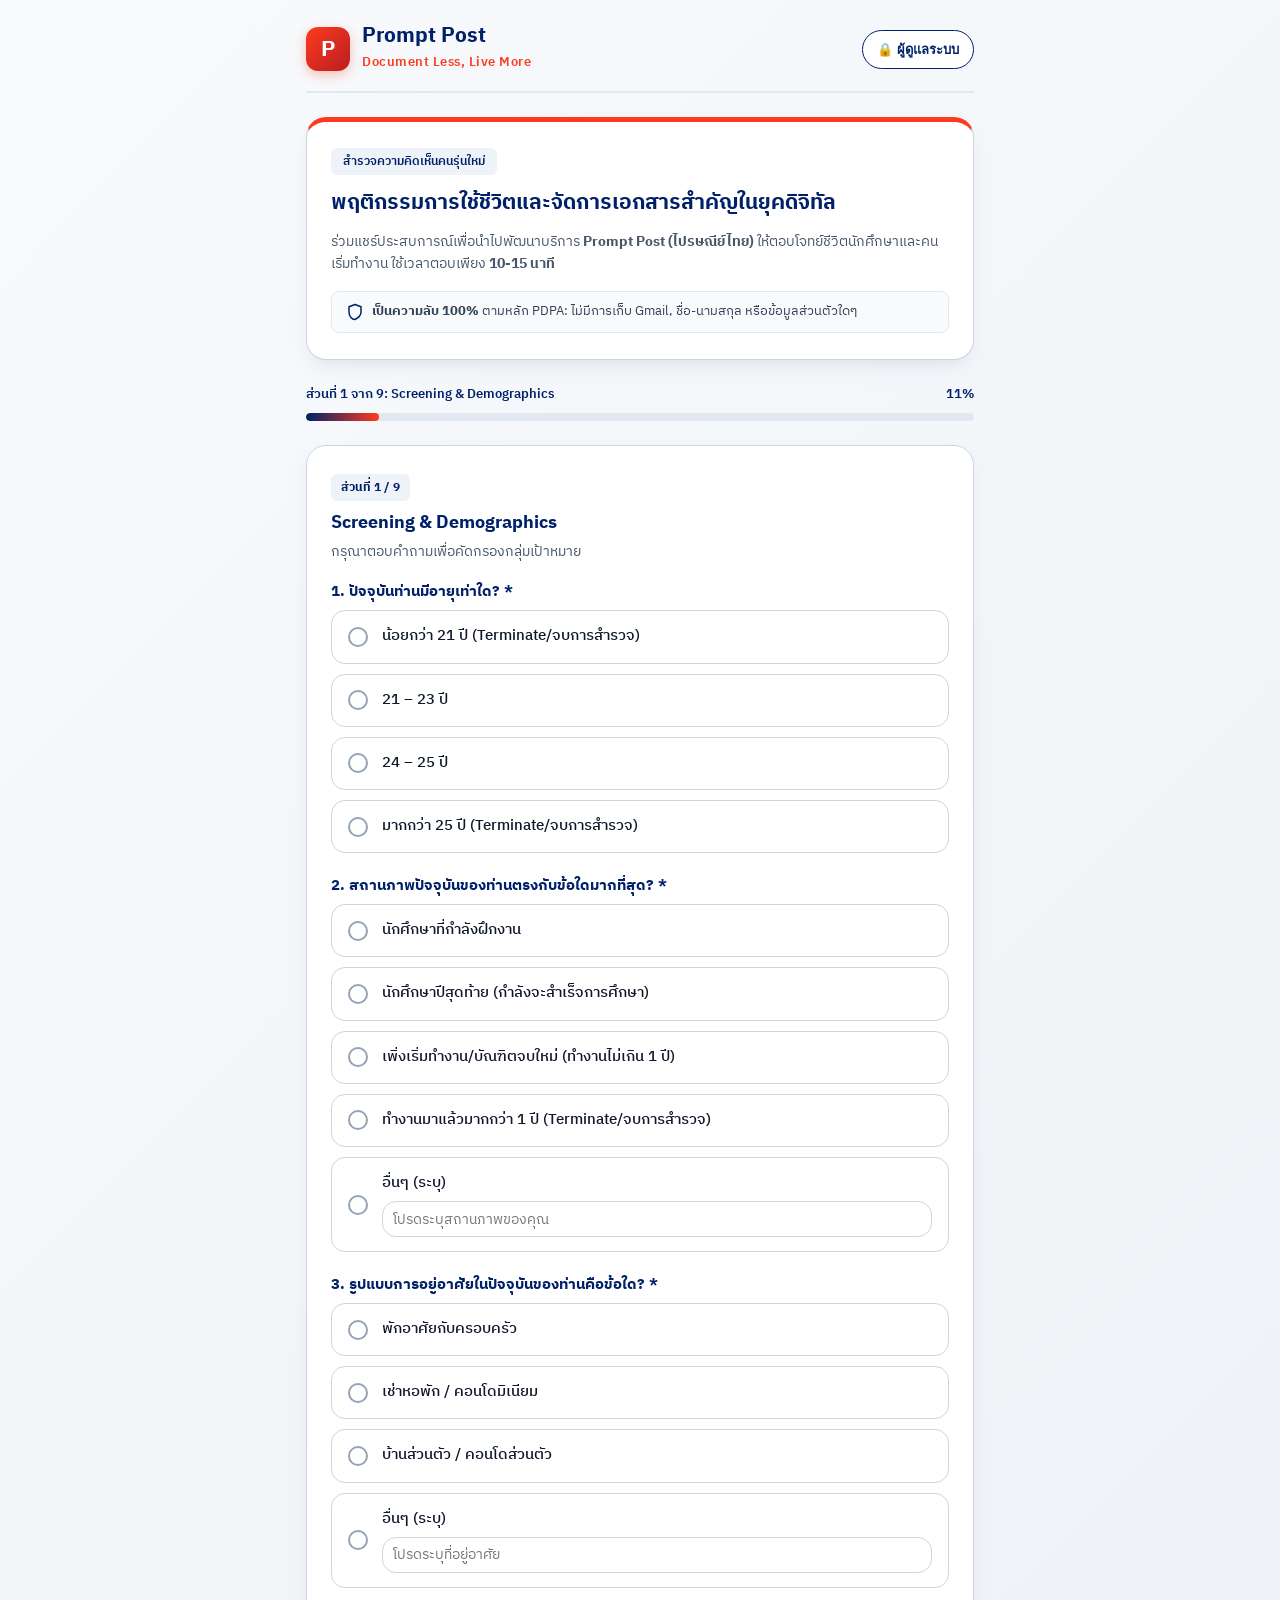
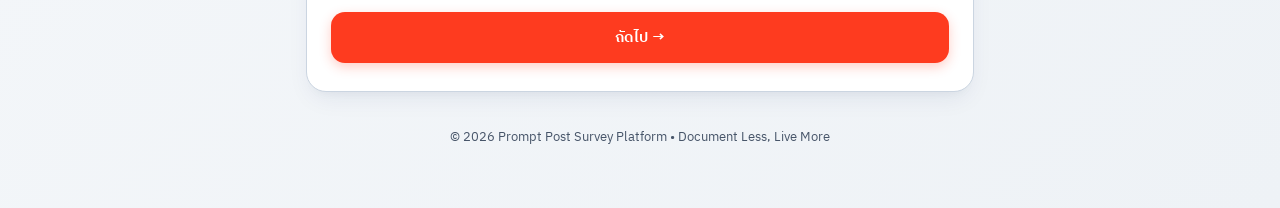
==== commit 0130d5ec: "Update index.html" ====
--- a/index.html
+++ b/index.html
@@ -28,7 +28,7 @@
     <div class="hero-card" id="hero-banner">
       <span class="hero-tag">สำรวจความคิดเห็นคนรุ่นใหม่</span>
       <h2>พฤติกรรมการใช้ชีวิตและจัดการเอกสารสำคัญในยุคดิจิทัล</h2>
-      <p>ร่วมแชร์ประสบการณ์เพื่อนำไปพัฒนาบริการ <strong>Prompt Post (ไปรษณีย์ไทย)</strong> ให้ตอบโจทย์ชีวิตนักศึกษาและคนเริ่มทำงาน ใช้เวลาตอบเพียง <strong>1–2 นาที</strong></p>
+      <p>ร่วมแชร์ประสบการณ์เพื่อนำไปพัฒนาบริการ <strong>Prompt Post (ไปรษณีย์ไทย)</strong> ให้ตอบโจทย์ชีวิตนักศึกษาและคนเริ่มทำงาน ใช้เวลาตอบเพียง <strong>10-15 นาที</strong></p>
       <div class="privacy-notice">
         <svg width="18" height="18" viewBox="0 0 24 24" fill="none" stroke="currentColor" stroke-width="2" stroke-linecap="round" stroke-linejoin="round">
           <path d="M12 22s8-4 8-10V5l-8-3-8 3v7c0 6 4 10 8 10z"></path>
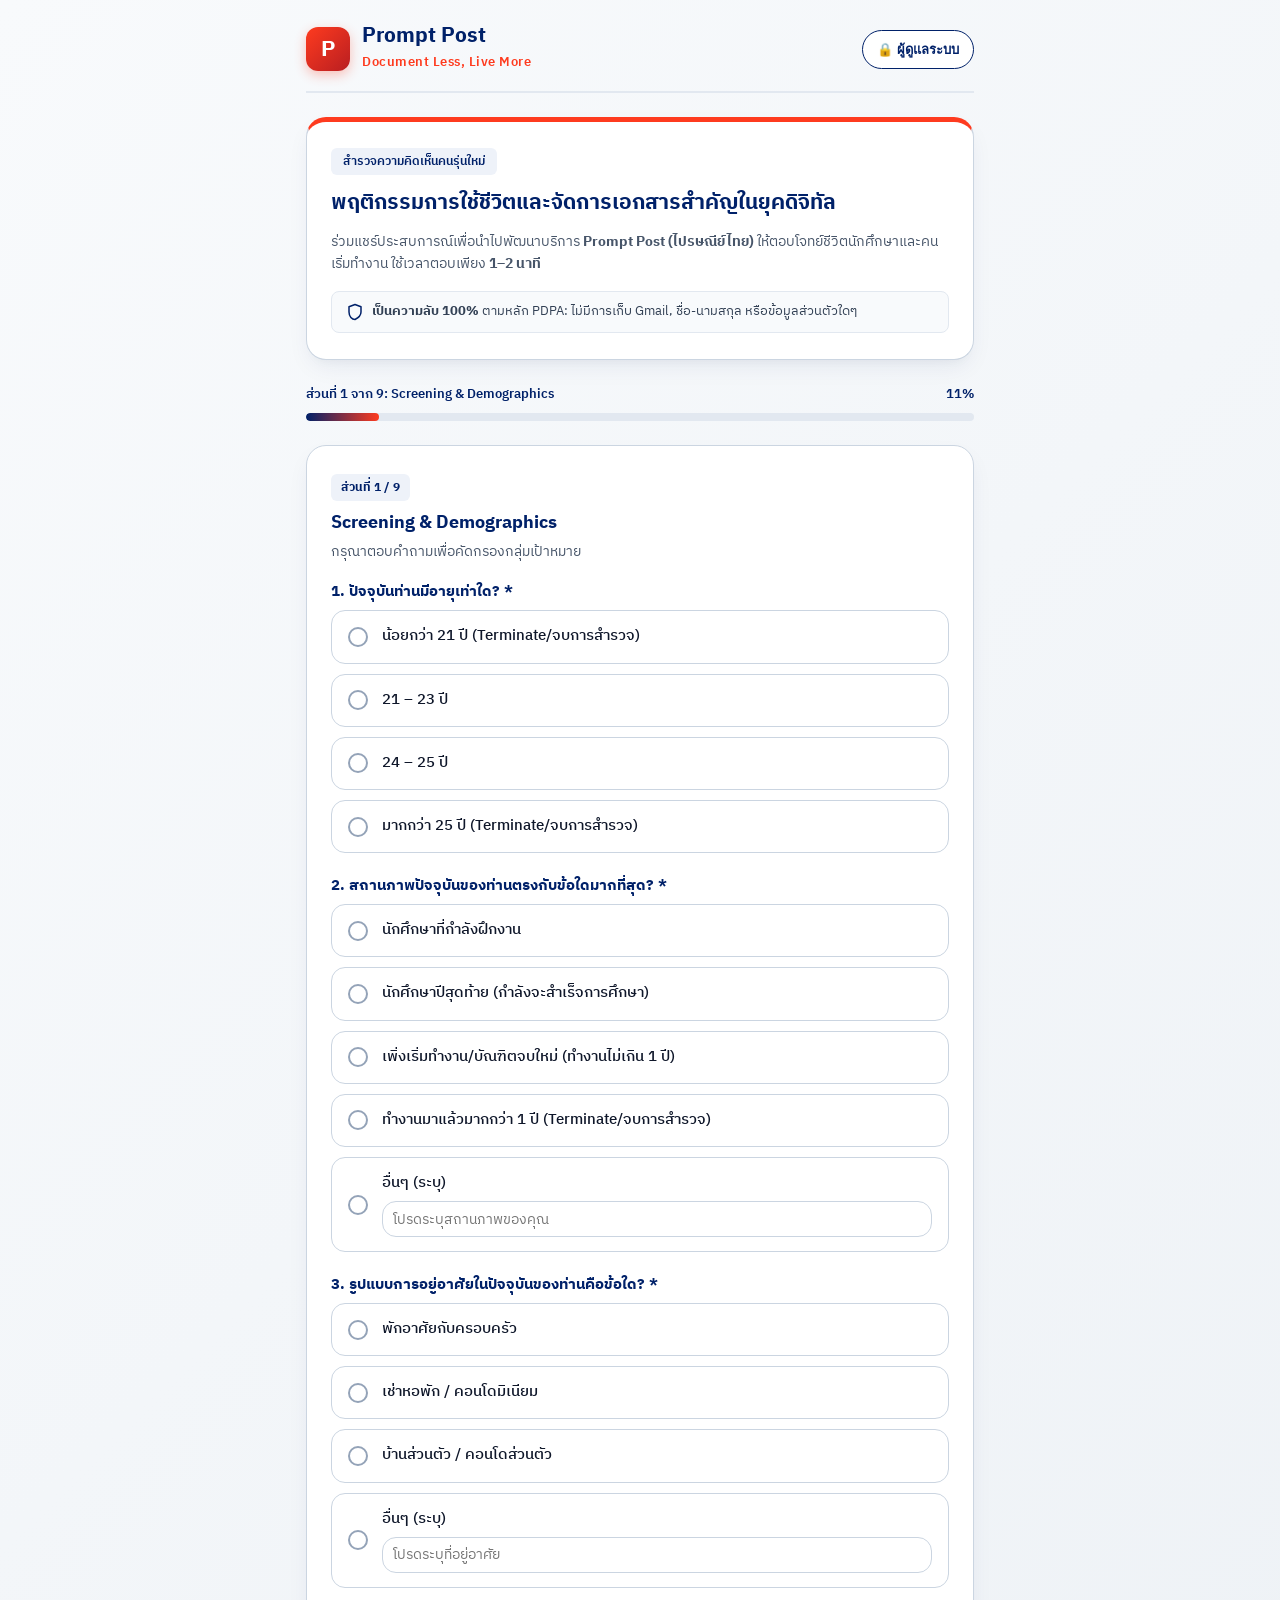
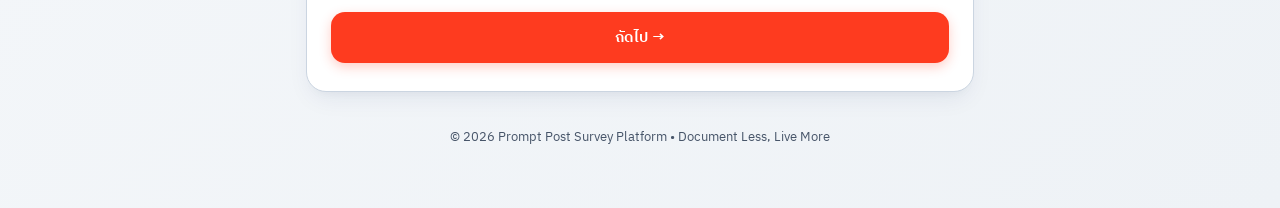
==== commit 8778baa7: "Add files via upload" ====
--- a/index.html
+++ b/index.html
@@ -28,7 +28,7 @@
     <div class="hero-card" id="hero-banner">
       <span class="hero-tag">สำรวจความคิดเห็นคนรุ่นใหม่</span>
       <h2>พฤติกรรมการใช้ชีวิตและจัดการเอกสารสำคัญในยุคดิจิทัล</h2>
-      <p>ร่วมแชร์ประสบการณ์เพื่อนำไปพัฒนาบริการ <strong>Prompt Post (ไปรษณีย์ไทย)</strong> ให้ตอบโจทย์ชีวิตนักศึกษาและคนเริ่มทำงาน ใช้เวลาตอบเพียง <strong>10-15 นาที</strong></p>
+      <p>ร่วมแชร์ประสบการณ์เพื่อนำไปพัฒนาบริการ <strong>Prompt Post (ไปรษณีย์ไทย)</strong> ให้ตอบโจทย์ชีวิตนักศึกษาและคนเริ่มทำงาน ใช้เวลาตอบเพียง <strong>1–2 นาที</strong></p>
       <div class="privacy-notice">
         <svg width="18" height="18" viewBox="0 0 24 24" fill="none" stroke="currentColor" stroke-width="2" stroke-linecap="round" stroke-linejoin="round">
           <path d="M12 22s8-4 8-10V5l-8-3-8 3v7c0 6 4 10 8 10z"></path>
@@ -265,28 +265,28 @@
                 <div class="option-desc">ส่งเอกสารผ่านระบบออนไลน์ได้ง่ายและปลอดภัย หากผู้รับไม่เปิดอ่านภายในเวลาที่กำหนด ระบบสามารถพิมพ์เอกสารและส่งทางไปรษณีย์ให้อัตโนมัติ</div>
               </div>
             </div>
-            <div class="option-item" onclick="selectMultiple(this)">
+            <div class="option-item" onclick="selectSingle(this)">
               <div class="option-radio"></div>
               <div>
                 <div class="option-text">เซ็นเอกสารออนไลน์ได้อย่างถูกต้องและน่าเชื่อถือ</div>
                 <div class="option-desc">สามารถเซ็นชื่อและประทับตราเอกสารแบบดิจิทัล พร้อมบันทึกวันและเวลาการเซ็น เพื่อช่วยยืนยันว่าเอกสารมีการลงนามจริงและสามารถตรวจสอบย้อนหลังได้</div>
               </div>
             </div>
-            <div class="option-item" onclick="selectMultiple(this)">
+            <div class="option-item" onclick="selectSingle(this)">
               <div class="option-radio"></div>
               <div>
                 <div class="option-text">กระเป๋าเก็บเอกสารดิจิทัล</div>
                 <div class="option-desc">เก็บเอกสารสำคัญไว้ในรูปแบบดิจิทัล และสามารถตรวจสอบความถูกต้องของเอกสารได้ทันที โดยยืนยันตัวตนผ่าน ThaID</div>
               </div>
             </div>
-            <div class="option-item" onclick="selectMultiple(this)">
+            <div class="option-item" onclick="selectSingle(this)">
               <div class="option-radio"></div>
               <div>
                 <div class="option-text">เก็บเอกสารและจ่ายเงินได้ในแอปเดียว</div>
                 <div class="option-desc">มีพื้นที่เก็บเอกสารออนไลน์ที่จัดเป็นหมวดหมู่ ช่วยให้ค้นหาเอกสารได้ง่าย พร้อมทั้งสามารถรับแจ้งหนี้และชำระค่าธรรมเนียมออนไลน์ ได้ภายในแอปเดียว</div>
               </div>
             </div>
-            <div class="option-item" onclick="selectMultiple(this)">
+            <div class="option-item" onclick="selectSingle(this)">
               <div class="option-radio"></div>
               <div>
                 <div class="option-text">โหวตออนไลน์และส่งความรู้สึกดี ๆ ผ่านโปสการ์ด</div>
@@ -299,32 +299,32 @@
         <!-- ข้อ 3.2 -->
         <div style="margin-bottom: 22px;">
           <p class="q-title" style="font-size: 15px; margin-bottom: 8px;">2. "เหตุผลสำคัญที่สุด" ที่จะทำให้ท่านตัดสินใจเปิดใช้งานแอปพลิเคชันนี้เป็นครั้งแรก? *</p>
-          <div class="options-list" data-name="triggerReason" data-required="true">
-            <div class="option-item" onclick="selectMultiple(this)">
+          <div class="options-list" data-name="triggerReason" data-type="single" data-required="true">
+            <div class="option-item" onclick="selectSingle(this)">
               <div class="option-radio"></div>
               <div class="option-text">ความสะดวก — จัดการเอกสารและบริการต่าง ๆ ได้ในแอปเดียว</div>
             </div>
-            <div class="option-item" onclick="selectMultiple(this)">
+            <div class="option-item" onclick="selectSingle(this)">
               <div class="option-radio"></div>
               <div class="option-text">ประหยัดเวลา — ไม่ต้องเดินทางหรือจัดการเอกสารด้วยตัวเอง</div>
             </div>
-            <div class="option-item" onclick="selectMultiple(this)">
+            <div class="option-item" onclick="selectSingle(this)">
               <div class="option-radio"></div>
               <div class="option-text">ความปลอดภัย — มั่นใจว่าเอกสารสำคัญไม่สูญหายและไม่ถูกปลอมแปลง</div>
             </div>
-            <div class="option-item" onclick="selectMultiple(this)">
+            <div class="option-item" onclick="selectSingle(this)">
               <div class="option-radio"></div>
               <div class="option-text">ความน่าเชื่อถือ — ส่งต่อเอกสารทางการได้ทันที โดยมีระบบรับรองความถูกต้องที่ปลอดภัย</div>
             </div>
-            <div class="option-item" onclick="selectMultiple(this)">
+            <div class="option-item" onclick="selectSingle(this)">
               <div class="option-radio"></div>
               <div class="option-text">ลดการใช้กระดาษ — รับ–ส่งเอกสารในรูปแบบดิจิทัล</div>
             </div>
-            <div class="option-item" onclick="selectMultiple(this)">
+            <div class="option-item" onclick="selectSingle(this)">
               <div class="option-radio"></div>
               <div class="option-text">ลดค่าใช้จ่าย — ลดค่าเดินทางและค่าใช้จ่ายในการจัดการเอกสาร</div>
             </div>
-            <div class="option-item" onclick="selectMultiple(this)">
+            <div class="option-item" onclick="selectSingle(this)">
               <div class="option-radio"></div>
               <div class="option-text">ยังไม่มีความจำเป็นต้องใช้งาน</div>
             </div>
@@ -341,20 +341,20 @@
         <!-- ข้อ 3.3 -->
         <div style="margin-bottom: 22px;">
           <p class="q-title" style="font-size: 15px; margin-bottom: 8px;">3. ท่านคาดว่าจะกลับมาใช้งานแอปพลิเคชั่นเมื่อใด? *</p>
-          <div class="options-list" data-name="usageFrequency" data-required="true">
-            <div class="option-item" onclick="selectMultiple(this)">
+          <div class="options-list" data-name="usageFrequency" data-type="single" data-required="true">
+            <div class="option-item" onclick="selectSingle(this)">
               <div class="option-radio"></div>
               <div class="option-text">เมื่อต้องทำธุรกรรมสำคัญ: เช่น สมัครงาน, ยื่นเอกสารการศึกษา, ทำเรื่องกับหน่วยงาน</div>
             </div>
-            <div class="option-item" onclick="selectMultiple(this)">
+            <div class="option-item" onclick="selectSingle(this)">
               <div class="option-radio"></div>
               <div class="option-text">เมื่อมีเอกสารใหม่เข้ามา: เช่น สัญญาใหม่, บิลค่าใช้จ่าย, เอกสารทางการเงิน</div>
             </div>
-            <div class="option-item" onclick="selectMultiple(this)">
+            <div class="option-item" onclick="selectSingle(this)">
               <div class="option-radio"></div>
               <div class="option-text">ใช้งานประจำ: เพื่อจัดเก็บและอัปเดตเอกสารส่วนตัวอยู่เสมอ</div>
             </div>
-            <div class="option-item" onclick="selectMultiple(this)">
+            <div class="option-item" onclick="selectSingle(this)">
               <div class="option-radio"></div>
               <div class="option-text">ใช้นานๆ ครั้ง: เฉพาะเวลาที่จำเป็นจริงๆ</div>
             </div>
@@ -371,24 +371,24 @@
         <!-- ข้อ 3.4 -->
         <div>
           <p class="q-title" style="font-size: 15px; margin-bottom: 8px;">4. หากแอปพลิเคชันนี้พร้อมใช้งาน ท่านมีแนวโน้มที่จะใช้เป็นประจำหรือไม่? *</p>
-          <div class="options-list" data-name="regularUseIntent" data-required="true">
-            <div class="option-item" onclick="selectMultiple(this)">
+          <div class="options-list" data-name="regularUseIntent" data-type="single" data-required="true">
+            <div class="option-item" onclick="selectSingle(this)">
               <div class="option-radio"></div>
               <div class="option-text">ใช้อย่างแน่นอน</div>
             </div>
-            <div class="option-item" onclick="selectMultiple(this)">
+            <div class="option-item" onclick="selectSingle(this)">
               <div class="option-radio"></div>
               <div class="option-text">มีแนวโน้มจะใช้</div>
             </div>
-            <div class="option-item" onclick="selectMultiple(this)">
+            <div class="option-item" onclick="selectSingle(this)">
               <div class="option-radio"></div>
               <div class="option-text">ยังไม่แน่ใจ</div>
             </div>
-            <div class="option-item" onclick="selectMultiple(this)">
+            <div class="option-item" onclick="selectSingle(this)">
               <div class="option-radio"></div>
               <div class="option-text">มีแนวโน้มจะไม่ใช้</div>
             </div>
-            <div class="option-item" onclick="selectMultiple(this)">
+            <div class="option-item" onclick="selectSingle(this)">
               <div class="option-radio"></div>
               <div class="option-text">ไม่ใช้แน่นอน</div>
             </div>
@@ -412,32 +412,32 @@
         
         <p class="q-title" style="font-size: 15px; margin-bottom: 8px;">1. หากแอปพลิเคชันนี้สามารถแก้ปัญหาเรื่องเอกสารได้ทั้งหมด บริการนี้จะช่วยตอบโจทย์ในการใช้ชีวิตประจำวันของท่านในมิติใดมากที่สุด? *</p>
         
-        <div class="options-list" data-name="lifeDimension" data-required="true">
-          <div class="option-item" onclick="selectMultiple(this)">
+        <div class="options-list" data-name="lifeDimension" data-type="single" data-required="true">
+          <div class="option-item" onclick="selectSingle(this)">
             <div class="option-radio"></div>
             <div>
               <div class="option-text">Live Faster: สะดวก รวดเร็ว ทุกธุรกรรมจบได้ ในไม่กี่ขั้นตอน</div>
             </div>
           </div>
-          <div class="option-item" onclick="selectMultiple(this)">
+          <div class="option-item" onclick="selectSingle(this)">
             <div class="option-radio"></div>
             <div>
               <div class="option-text">Live Smarter: ยกระดับคุณภาพชีวิตด้วยนวัตกรรมที่ทันสมัย</div>
             </div>
           </div>
-          <div class="option-item" onclick="selectMultiple(this)">
+          <div class="option-item" onclick="selectSingle(this)">
             <div class="option-radio"></div>
             <div>
               <div class="option-text">Live Safer: ปลอดภัยในทุกการทําธุรกรรม</div>
             </div>
           </div>
-          <div class="option-item" onclick="selectMultiple(this)">
+          <div class="option-item" onclick="selectSingle(this)">
             <div class="option-radio"></div>
             <div>
               <div class="option-text">Live Greener: ลดการใช้ทรัพยากรกระดาษ เพื่อโลกที่ยั่งยืน</div>
             </div>
           </div>
-          <div class="option-item" onclick="selectMultiple(this)">
+          <div class="option-item" onclick="selectSingle(this)">
             <div class="option-radio"></div>
             <div>
               <div class="option-text">Live Happier: สร้างความสุขในทุกไลฟ์สไตล์ยุคดิจิทัล</div>
@@ -519,36 +519,36 @@
         <!-- ข้อ 6.1 -->
         <div style="margin-bottom: 22px;">
           <p class="q-title" style="font-size: 15px; margin-bottom: 8px;">1. อะไรคือปัจจัยสำคัญที่สุดที่จะทำให้คุณตัดสินใจ "ดาวน์โหลด" หรือ "ทดลองใช้" แอปพลิเคชันนี้? *</p>
-          <div class="options-list" data-name="downloadFactor" data-required="true">
+          <div class="options-list" data-name="downloadFactor" data-type="multi" data-required="true">
             <div class="option-item" onclick="selectMultiple(this)">
               <div class="option-radio"></div>
               <div class="option-text">มีเวอร์ชั่นให้ทดลองใช้งานฟรี (Free Trial)</div>
             </div>
-            <div class="option-item" onclick="selectMultiple(this)">
+            <div class="option-item" onclick="selectSingle(this)">
               <div class="option-radio"></div>
               <div class="option-text">แอปช่วยแก้ปัญหาที่ฉันพบได้จริง</div>
             </div>
-            <div class="option-item" onclick="selectMultiple(this)">
+            <div class="option-item" onclick="selectSingle(this)">
               <div class="option-radio"></div>
               <div class="option-text">ช่วยประหยัดเวลาในการจัดการเอกสารหรือข้อมูล</div>
             </div>
-            <div class="option-item" onclick="selectMultiple(this)">
+            <div class="option-item" onclick="selectSingle(this)">
               <div class="option-radio"></div>
               <div class="option-text">มั่นใจในความปลอดภัยและความเป็นส่วนตัวของข้อมูล</div>
             </div>
-            <div class="option-item" onclick="selectMultiple(this)">
+            <div class="option-item" onclick="selectSingle(this)">
               <div class="option-radio"></div>
               <div class="option-text">มีฟังก์ชันที่แตกต่างจากแอปอื่น</div>
             </div>
-            <div class="option-item" onclick="selectMultiple(this)">
+            <div class="option-item" onclick="selectSingle(this)">
               <div class="option-radio"></div>
               <div class="option-text">มีรีวิวหรือคะแนนการันตีจากผู้ใช้งานจริง</div>
             </div>
-            <div class="option-item" onclick="selectMultiple(this)">
+            <div class="option-item" onclick="selectSingle(this)">
               <div class="option-radio"></div>
               <div class="option-text">หน้าตาแอป (UI) ใช้งานง่าย ไม่ซับซ้อน</div>
             </div>
-            <div class="option-item" onclick="selectMultiple(this)">
+            <div class="option-item" onclick="selectSingle(this)">
               <div class="option-radio"></div>
               <div class="option-text">มีโปรโมชันส่วนลดพิเศษช่วงเปิดตัว</div>
             </div>
@@ -565,20 +565,20 @@
         <!-- ข้อ 6.2 -->
         <div>
           <p class="q-title" style="font-size: 15px; margin-bottom: 8px;">2. หากแอปพลิเคชันนี้มีฟีเจอร์ที่ช่วยแก้ปัญหาข้างต้นได้จริง คุณยินดีจ่ายค่าบริการรูปแบบใด? *</p>
-          <div class="options-list" data-name="pricingModel" data-required="true">
-            <div class="option-item" onclick="selectMultiple(this)">
+          <div class="options-list" data-name="pricingModel" data-type="single" data-required="true">
+            <div class="option-item" onclick="selectSingle(this)">
               <div class="option-radio"></div>
               <div class="option-text">ใช้งานฟรี (ยอมดูโฆษณา)</div>
             </div>
-            <div class="option-item" onclick="selectMultiple(this)">
+            <div class="option-item" onclick="selectSingle(this)">
               <div class="option-radio"></div>
               <div class="option-text">จ่ายรายเดือน (ราคาประหยัด)</div>
             </div>
-            <div class="option-item" onclick="selectMultiple(this)">
+            <div class="option-item" onclick="selectSingle(this)">
               <div class="option-radio"></div>
               <div class="option-text">จ่ายรายปี (คุ้มค่ากว่า)</div>
             </div>
-            <div class="option-item" onclick="selectMultiple(this)">
+            <div class="option-item" onclick="selectSingle(this)">
               <div class="option-radio"></div>
               <div class="option-text">ซื้อขาดครั้งเดียว (Lifetime Access)</div>
             </div>
@@ -623,16 +623,16 @@
 
         <p class="q-title" style="font-size: 15px; margin-bottom: 8px;">1. คุณเคยเห็นหรือเคยยินชื่อแอปพลิเคชัน Prompt Post มาก่อนหรือไม่? *</p>
         
-        <div class="options-list" data-name="brandAwareness" data-required="true">
-          <div class="option-item" onclick="selectMultiple(this)">
+        <div class="options-list" data-name="brandAwareness" data-type="single" data-required="true">
+          <div class="option-item" onclick="selectSingle(this)">
             <div class="option-radio"></div>
             <div class="option-text">เคยใช้งานอยู่ปัจจุบัน</div>
           </div>
-          <div class="option-item" onclick="selectMultiple(this)">
+          <div class="option-item" onclick="selectSingle(this)">
             <div class="option-radio"></div>
             <div class="option-text">เคยเห็น/เคยยินชื่อ แต่ยังไม่เคยใช้งาน</div>
           </div>
-          <div class="option-item" onclick="selectMultiple(this)">
+          <div class="option-item" onclick="selectSingle(this)">
             <div class="option-radio"></div>
             <div class="option-text">ไม่เคยเห็น/ไม่เคยได้ยินมาก่อน</div>
           </div>
@@ -655,16 +655,16 @@
         
         <p class="q-title" style="font-size: 15px; margin-bottom: 8px;">1. คุณคิดว่าฟีเจอร์ของ Prompt Post สามารถช่วยตอบโจทย์ หรือแก้ปัญหาในชีวิตประจำวันของคุณได้มากน้อยเพียงใด? *</p>
         
-        <div class="options-list" data-name="valueRelief" data-required="true">
-          <div class="option-item" onclick="selectMultiple(this)">
+        <div class="options-list" data-name="valueRelief" data-type="single" data-required="true">
+          <div class="option-item" onclick="selectSingle(this)">
             <div class="option-radio"></div>
             <div class="option-text">ช่วยได้มากที่สุด (ตรงกับปัญหาที่พบอยู่พอดี)</div>
           </div>
-          <div class="option-item" onclick="selectMultiple(this)">
+          <div class="option-item" onclick="selectSingle(this)">
             <div class="option-radio"></div>
             <div class="option-text">ช่วยได้ปานกลาง</div>
           </div>
-          <div class="option-item" onclick="selectMultiple(this)">
+          <div class="option-item" onclick="selectSingle(this)">
             <div class="option-radio"></div>
             <div class="option-text">ยังไม่ค่อยจำเป็นสำหรับฉันเท่าไร</div>
           </div>
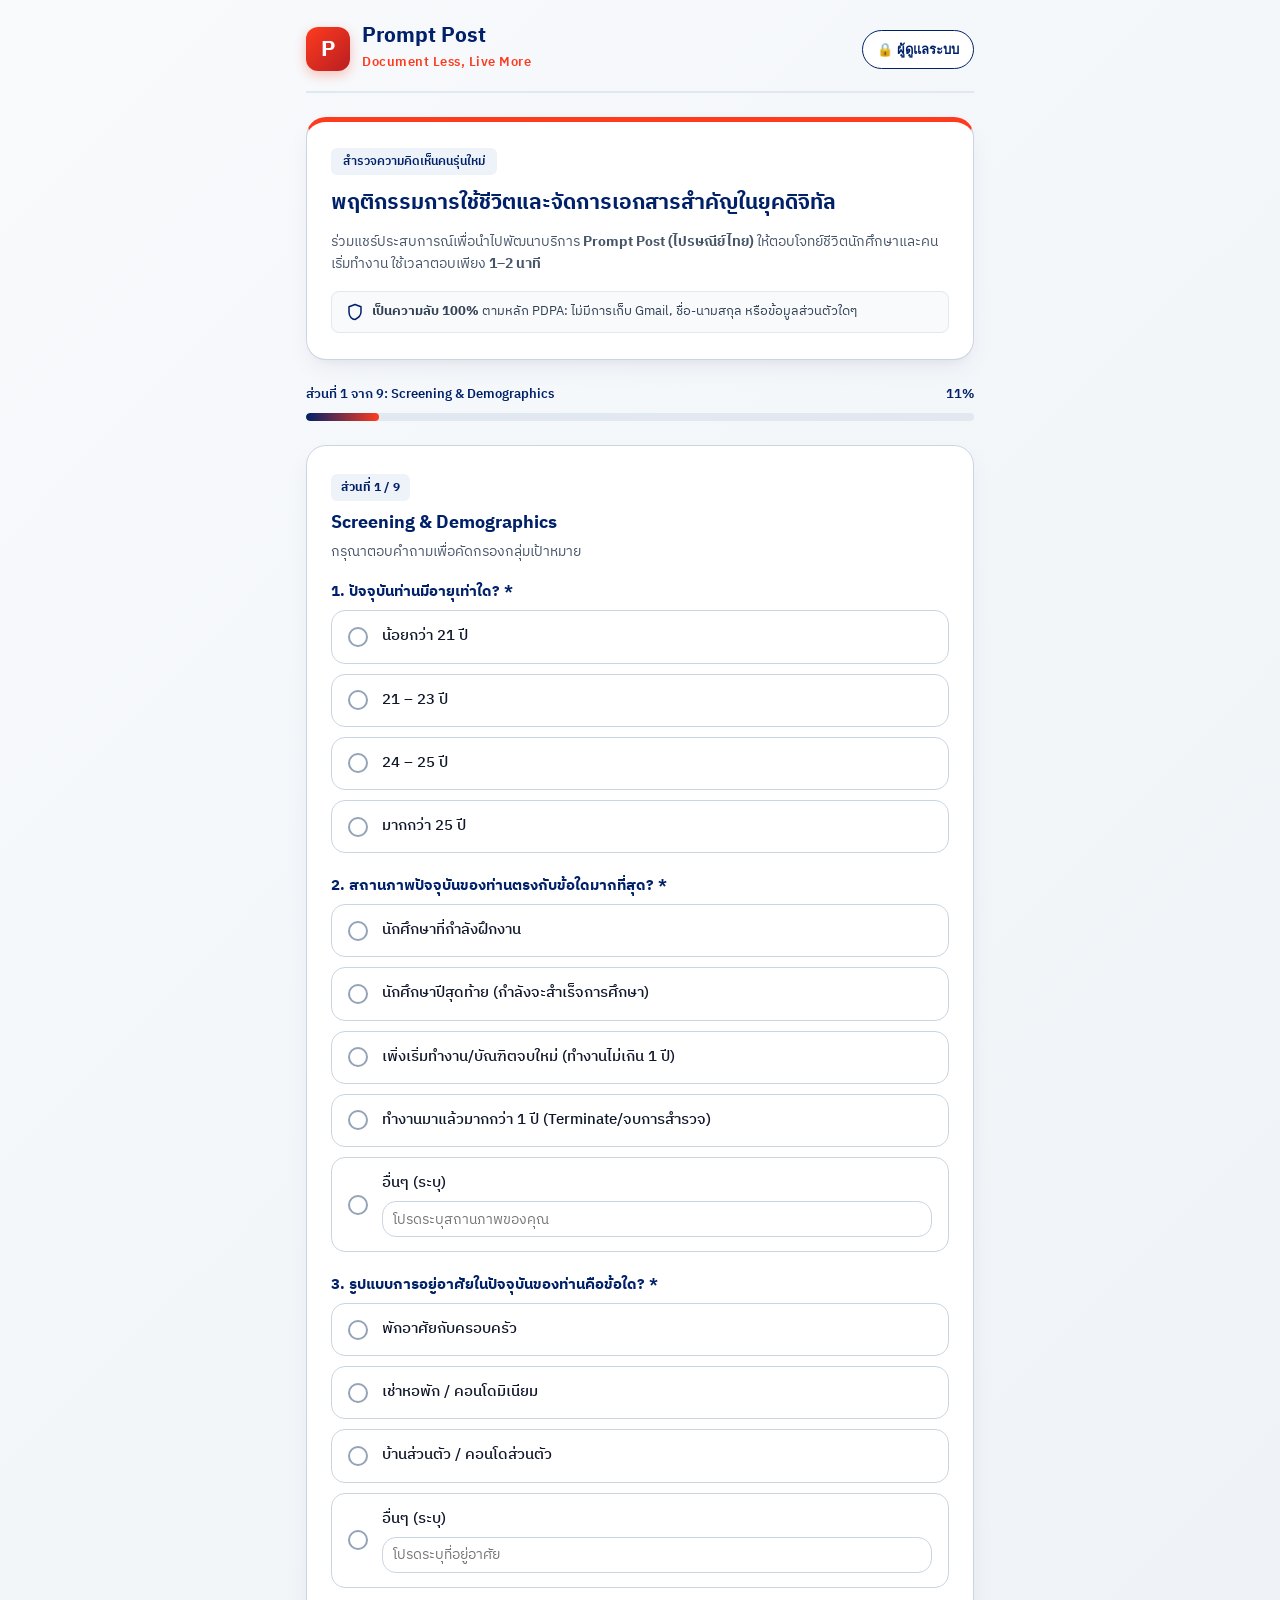
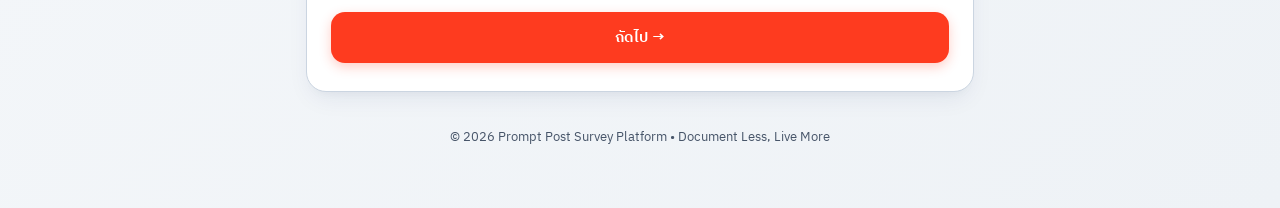
==== commit e9174ac1: "Update index.html" ====
--- a/index.html
+++ b/index.html
@@ -65,7 +65,7 @@
           <div class="options-list" data-name="ageGroup" data-required="true">
             <div class="option-item" onclick="selectSingle(this)" data-terminate="true">
               <div class="option-radio"></div>
-              <div class="option-text">น้อยกว่า 21 ปี (Terminate/จบการสำรวจ)</div>
+              <div class="option-text">น้อยกว่า 21 ปี </div>
             </div>
             <div class="option-item" onclick="selectSingle(this)">
               <div class="option-radio"></div>
@@ -77,7 +77,7 @@
             </div>
             <div class="option-item" onclick="selectSingle(this)" data-terminate="true">
               <div class="option-radio"></div>
-              <div class="option-text">มากกว่า 25 ปี (Terminate/จบการสำรวจ)</div>
+              <div class="option-text">มากกว่า 25 ปี </div>
             </div>
           </div>
         </div>
@@ -272,7 +272,7 @@
                 <div class="option-desc">สามารถเซ็นชื่อและประทับตราเอกสารแบบดิจิทัล พร้อมบันทึกวันและเวลาการเซ็น เพื่อช่วยยืนยันว่าเอกสารมีการลงนามจริงและสามารถตรวจสอบย้อนหลังได้</div>
               </div>
             </div>
-            <div class="option-item" onclick="selectSingle(this)">
+            <div class="option-item" onclick="selectMultiple(this)">
               <div class="option-radio"></div>
               <div>
                 <div class="option-text">กระเป๋าเก็บเอกสารดิจิทัล</div>
@@ -356,7 +356,7 @@
             </div>
             <div class="option-item" onclick="selectSingle(this)">
               <div class="option-radio"></div>
-              <div class="option-text">ใช้นานๆ ครั้ง: เฉพาะเวลาที่จำเป็นจริงๆ</div>
+              <div class="option-text">นาน นานใช้ครั้ง: เฉพาะเวลาที่จำเป็นจริงๆ</div>
             </div>
             <div class="option-item" onclick="selectSingle(this, true)">
               <div class="option-radio"></div>
@@ -440,7 +440,7 @@
           <div class="option-item" onclick="selectSingle(this)">
             <div class="option-radio"></div>
             <div>
-              <div class="option-text">Live Happier: สร้างความสุขในทุกไลฟ์สไตล์ยุคดิจิทัล</div>
+              <div class="option-text">Live Happier: สร้างความสุขทุกไลฟ์สไตล์ในยุคดิจิทัล</div>
             </div>
           </div>
         </div>
@@ -520,7 +520,7 @@
         <div style="margin-bottom: 22px;">
           <p class="q-title" style="font-size: 15px; margin-bottom: 8px;">1. อะไรคือปัจจัยสำคัญที่สุดที่จะทำให้คุณตัดสินใจ "ดาวน์โหลด" หรือ "ทดลองใช้" แอปพลิเคชันนี้? *</p>
           <div class="options-list" data-name="downloadFactor" data-type="multi" data-required="true">
-            <div class="option-item" onclick="selectMultiple(this)">
+            <div class="option-item" onclick="selectSingle(this)">
               <div class="option-radio"></div>
               <div class="option-text">มีเวอร์ชั่นให้ทดลองใช้งานฟรี (Free Trial)</div>
             </div>
@@ -621,16 +621,16 @@
           </ol>
         </div>
 
-        <p class="q-title" style="font-size: 15px; margin-bottom: 8px;">1. คุณเคยเห็นหรือเคยยินชื่อแอปพลิเคชัน Prompt Post มาก่อนหรือไม่? *</p>
+        <p class="q-title" style="font-size: 15px; margin-bottom: 8px;">1. คุณเคยเห็นหรือเคยได้ยินชื่อแอปพลิเคชัน Prompt Post มาก่อนหรือไม่? *</p>
         
         <div class="options-list" data-name="brandAwareness" data-type="single" data-required="true">
           <div class="option-item" onclick="selectSingle(this)">
             <div class="option-radio"></div>
-            <div class="option-text">เคยใช้งานอยู่ปัจจุบัน</div>
-          </div>
-          <div class="option-item" onclick="selectSingle(this)">
-            <div class="option-radio"></div>
-            <div class="option-text">เคยเห็น/เคยยินชื่อ แต่ยังไม่เคยใช้งาน</div>
+            <div class="option-text">ใช้งานอยู่ปัจจุบัน</div>
+          </div>
+          <div class="option-item" onclick="selectSingle(this)">
+            <div class="option-radio"></div>
+            <div class="option-text">เคยเห็น/เคยได้ยินชื่อ แต่ยังไม่เคยใช้งาน</div>
           </div>
           <div class="option-item" onclick="selectSingle(this)">
             <div class="option-radio"></div>
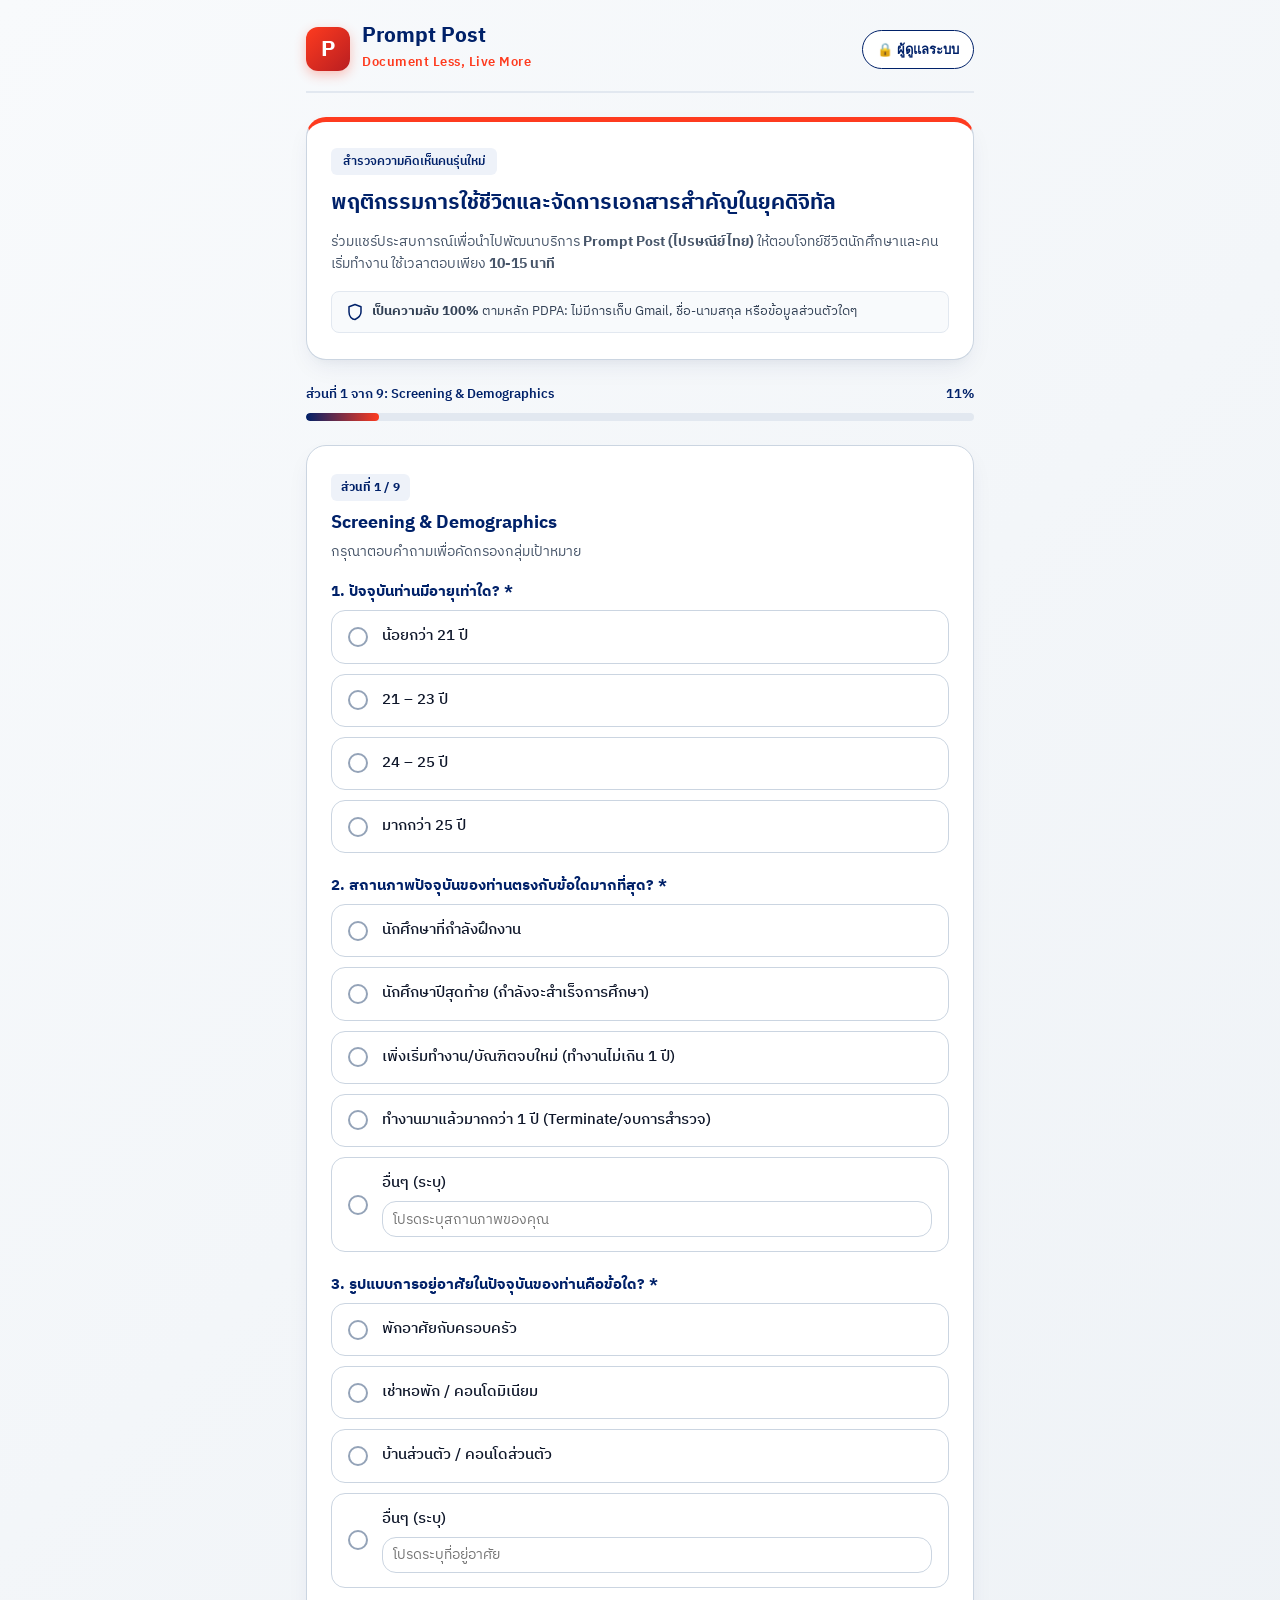
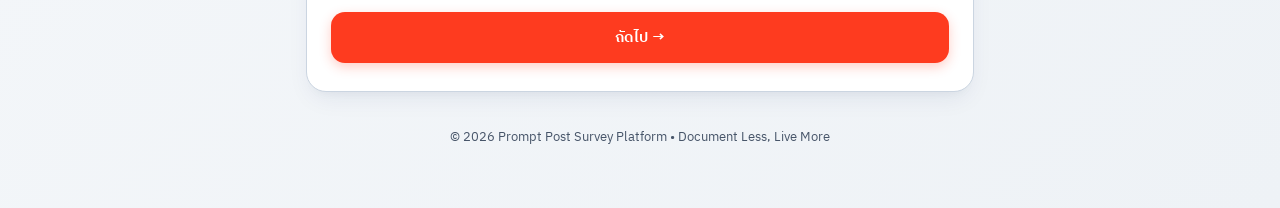
==== commit fac2d5c3: "Update index.html" ====
--- a/index.html
+++ b/index.html
@@ -28,7 +28,7 @@
     <div class="hero-card" id="hero-banner">
       <span class="hero-tag">สำรวจความคิดเห็นคนรุ่นใหม่</span>
       <h2>พฤติกรรมการใช้ชีวิตและจัดการเอกสารสำคัญในยุคดิจิทัล</h2>
-      <p>ร่วมแชร์ประสบการณ์เพื่อนำไปพัฒนาบริการ <strong>Prompt Post (ไปรษณีย์ไทย)</strong> ให้ตอบโจทย์ชีวิตนักศึกษาและคนเริ่มทำงาน ใช้เวลาตอบเพียง <strong>1–2 นาที</strong></p>
+      <p>ร่วมแชร์ประสบการณ์เพื่อนำไปพัฒนาบริการ <strong>Prompt Post (ไปรษณีย์ไทย)</strong> ให้ตอบโจทย์ชีวิตนักศึกษาและคนเริ่มทำงาน ใช้เวลาตอบเพียง <strong>10-15 นาที</strong></p>
       <div class="privacy-notice">
         <svg width="18" height="18" viewBox="0 0 24 24" fill="none" stroke="currentColor" stroke-width="2" stroke-linecap="round" stroke-linejoin="round">
           <path d="M12 22s8-4 8-10V5l-8-3-8 3v7c0 6 4 10 8 10z"></path>
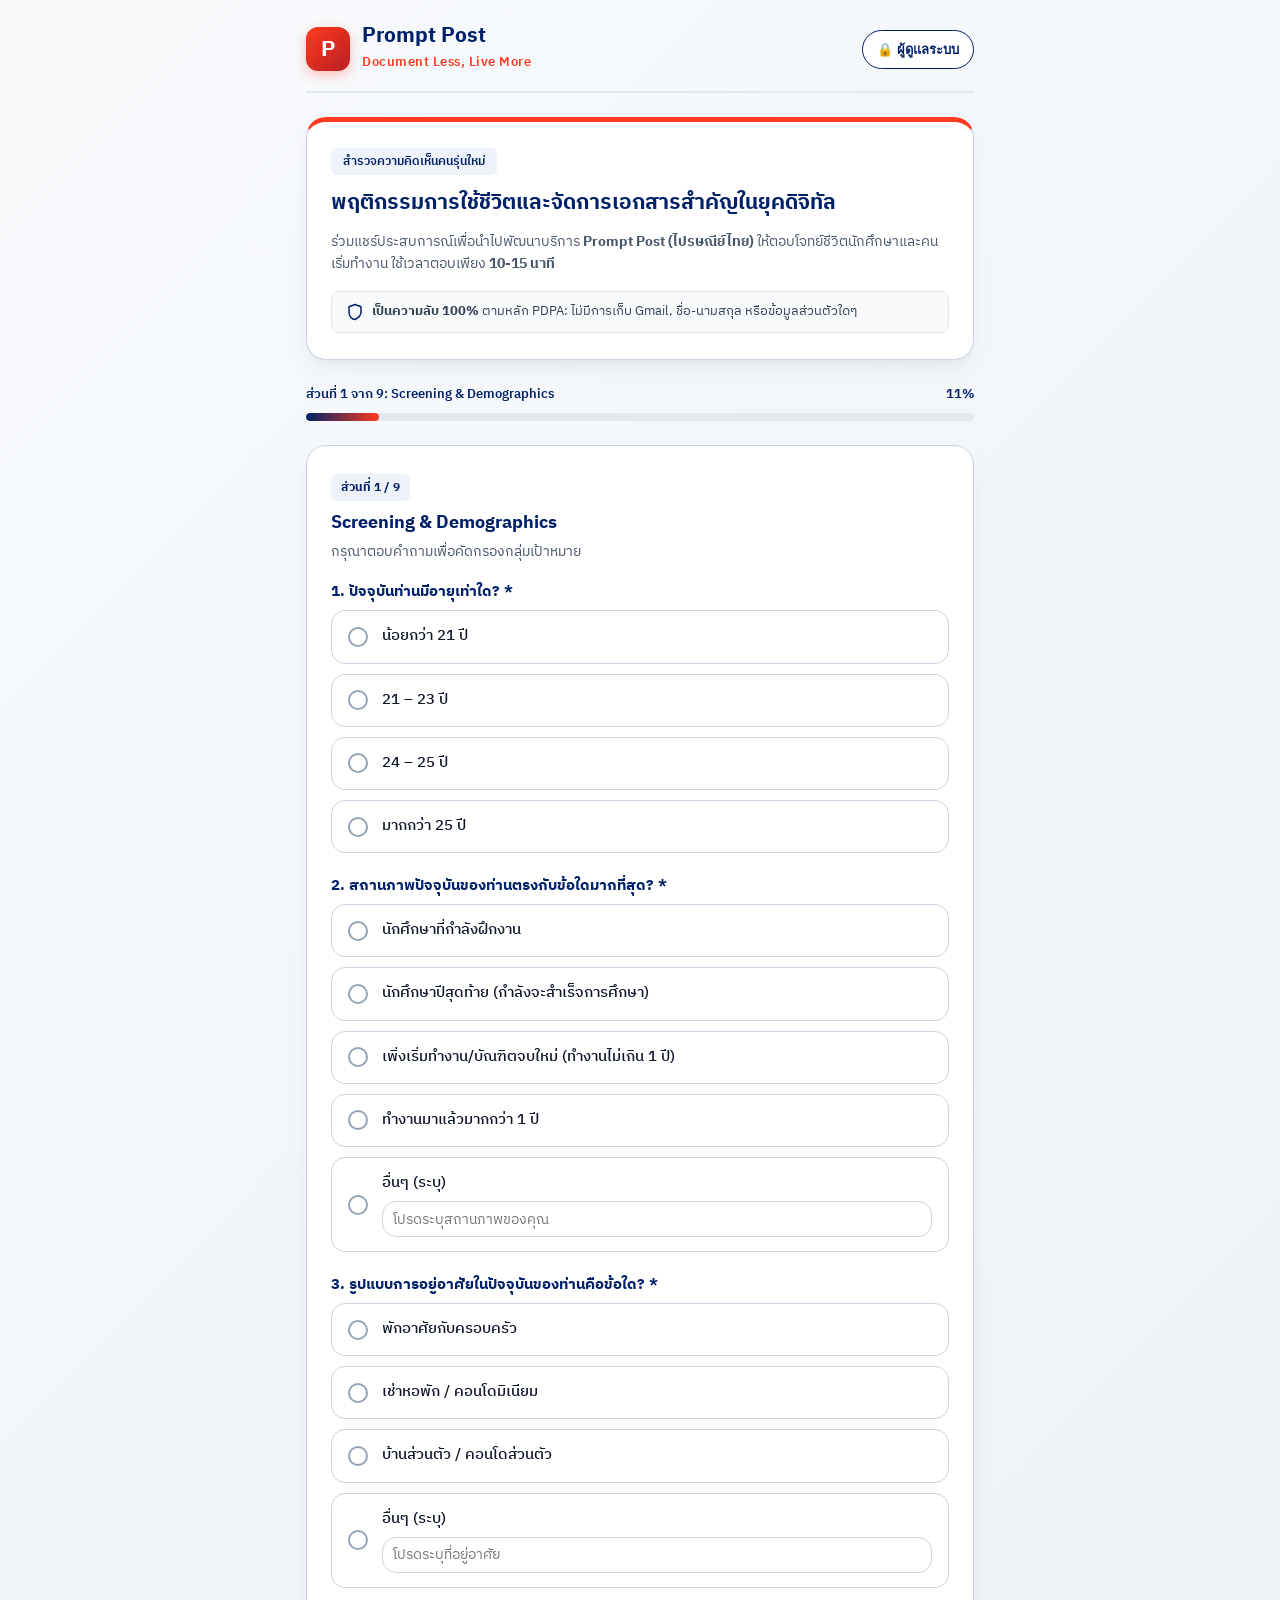
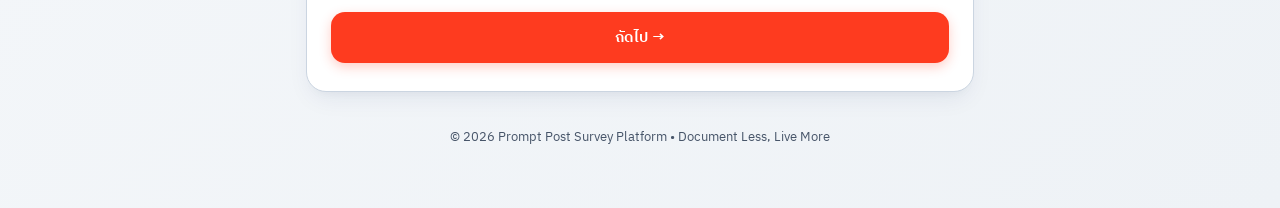
==== commit 75968a17: "Update index.html" ====
--- a/index.html
+++ b/index.html
@@ -100,7 +100,7 @@
             </div>
             <div class="option-item" onclick="selectSingle(this)" data-terminate="true">
               <div class="option-radio"></div>
-              <div class="option-text">ทำงานมาแล้วมากกว่า 1 ปี (Terminate/จบการสำรวจ)</div>
+              <div class="option-text">ทำงานมาแล้วมากกว่า 1 ปี </div>
             </div>
             <div class="option-item" onclick="selectSingle(this, true)">
               <div class="option-radio"></div>
@@ -254,47 +254,101 @@
         <h3 class="q-title">Hybrid Use Case & Value Proposition</h3>
         <p class="q-subtitle">วัดความสนใจในการใช้งานแอปพลิเคชัน</p>
 
-        <!-- ข้อ 3.1 -->
-        <div style="margin-bottom: 22px;">
-          <p class="q-title" style="font-size: 15px; margin-bottom: 8px;">1. หากมีแอปพลิเคชันที่สามารถช่วยจัดการและส่งต่อเอกสารสำคัญ (เช่น Transcript, เอกสารฝึกงาน ฯลฯ ) ครบจบในที่เดียว และสามารถตรวจสอบความถูกต้องของเอกสารได้ทันที ท่านมีความต้องการให้มีฟีเจอร์ใดบ้างในแอปพลิเคชันนี้? *</p>
-          <div class="options-list" data-name="hybridFeatureInterest" data-type="multi" data-required="true">
-            <div class="option-item" onclick="selectMultiple(this)">
-              <div class="option-radio"></div>
-              <div>
-                <div class="option-text">รับ–ส่งเอกสารออนไลน์อย่างปลอดภัย</div>
-                <div class="option-desc">ส่งเอกสารผ่านระบบออนไลน์ได้ง่ายและปลอดภัย หากผู้รับไม่เปิดอ่านภายในเวลาที่กำหนด ระบบสามารถพิมพ์เอกสารและส่งทางไปรษณีย์ให้อัตโนมัติ</div>
-              </div>
-            </div>
-            <div class="option-item" onclick="selectSingle(this)">
-              <div class="option-radio"></div>
-              <div>
-                <div class="option-text">เซ็นเอกสารออนไลน์ได้อย่างถูกต้องและน่าเชื่อถือ</div>
-                <div class="option-desc">สามารถเซ็นชื่อและประทับตราเอกสารแบบดิจิทัล พร้อมบันทึกวันและเวลาการเซ็น เพื่อช่วยยืนยันว่าเอกสารมีการลงนามจริงและสามารถตรวจสอบย้อนหลังได้</div>
-              </div>
-            </div>
-            <div class="option-item" onclick="selectMultiple(this)">
-              <div class="option-radio"></div>
-              <div>
-                <div class="option-text">กระเป๋าเก็บเอกสารดิจิทัล</div>
-                <div class="option-desc">เก็บเอกสารสำคัญไว้ในรูปแบบดิจิทัล และสามารถตรวจสอบความถูกต้องของเอกสารได้ทันที โดยยืนยันตัวตนผ่าน ThaID</div>
-              </div>
-            </div>
-            <div class="option-item" onclick="selectSingle(this)">
-              <div class="option-radio"></div>
-              <div>
-                <div class="option-text">เก็บเอกสารและจ่ายเงินได้ในแอปเดียว</div>
-                <div class="option-desc">มีพื้นที่เก็บเอกสารออนไลน์ที่จัดเป็นหมวดหมู่ ช่วยให้ค้นหาเอกสารได้ง่าย พร้อมทั้งสามารถรับแจ้งหนี้และชำระค่าธรรมเนียมออนไลน์ ได้ภายในแอปเดียว</div>
-              </div>
-            </div>
-            <div class="option-item" onclick="selectSingle(this)">
-              <div class="option-radio"></div>
-              <div>
-                <div class="option-text">โหวตออนไลน์และส่งความรู้สึกดี ๆ ผ่านโปสการ์ด</div>
-                <div class="option-desc">สามารถร่วมโหวตผ่านระบบออนไลน์ที่ตรวจสอบได้ และยังสามารถส่งโปสการ์ดออนไลน์ เพื่อส่งคำอวยพรหรือความรู้สึกดี ๆ ให้คนอื่นในเทศกาลต่าง ๆ ได้</div>
-              </div>
-            </div>
-          </div>
-        </div>
+       <!-- ข้อ 3.1 -->
+<div style="margin-bottom: 22px;">
+  <p class="q-title" style="font-size: 15px; margin-bottom: 8px;">
+    1. หากมีแอปพลิเคชันที่สามารถช่วยจัดการและส่งต่อเอกสารสำคัญ
+    (เช่น Transcript, เอกสารฝึกงาน ฯลฯ ) ครบจบในที่เดียว
+    และสามารถตรวจสอบความถูกต้องของเอกสารได้ทันที
+    ท่านมีความต้องการให้มีฟีเจอร์ใดบ้างในแอปพลิเคชันนี้? *
+  </p>
+
+  <!-- เลือกได้หลายข้อ -->
+  <div
+    class="options-list"
+    data-name="hybridFeatureInterest"
+    data-type="multi"
+    data-required="true"
+  >
+
+    <!-- ตัวเลือกที่ 1 -->
+    <div class="option-item" onclick="selectMultiple(this)">
+      <div class="option-checkbox">&#10003;</div>
+      <div>
+        <div class="option-text">
+          รับ–ส่งเอกสารออนไลน์อย่างปลอดภัย
+        </div>
+        <div class="option-desc">
+          ส่งเอกสารผ่านระบบออนไลน์ได้ง่ายและปลอดภัย
+          หากผู้รับไม่เปิดอ่านภายในเวลาที่กำหนด
+          ระบบสามารถพิมพ์เอกสารและส่งทางไปรษณีย์ให้อัตโนมัติ
+        </div>
+      </div>
+    </div>
+
+    <!-- ตัวเลือกที่ 2 -->
+    <div class="option-item" onclick="selectMultiple(this)">
+      <div class="option-checkbox">&#10003;</div>
+      <div>
+        <div class="option-text">
+          เซ็นเอกสารออนไลน์ได้อย่างถูกต้องและน่าเชื่อถือ
+        </div>
+        <div class="option-desc">
+          สามารถเซ็นชื่อและประทับตราเอกสารแบบดิจิทัล
+          พร้อมบันทึกวันและเวลาการเซ็น เพื่อช่วยยืนยันว่าเอกสาร
+          มีการลงนามจริงและสามารถตรวจสอบย้อนหลังได้
+        </div>
+      </div>
+    </div>
+
+    <!-- ตัวเลือกที่ 3 -->
+    <div class="option-item" onclick="selectMultiple(this)">
+      <div class="option-checkbox">&#10003;</div>
+      <div>
+        <div class="option-text">
+          กระเป๋าเก็บเอกสารดิจิทัล
+        </div>
+        <div class="option-desc">
+          เก็บเอกสารสำคัญไว้ในรูปแบบดิจิทัล
+          และสามารถตรวจสอบความถูกต้องของเอกสารได้ทันที
+          โดยยืนยันตัวตนผ่าน ThaID
+        </div>
+      </div>
+    </div>
+
+    <!-- ตัวเลือกที่ 4 -->
+    <div class="option-item" onclick="selectMultiple(this)">
+      <div class="option-checkbox">&#10003;</div>
+      <div>
+        <div class="option-text">
+          เก็บเอกสารและจ่ายเงินได้ในแอปเดียว
+        </div>
+        <div class="option-desc">
+          มีพื้นที่เก็บเอกสารออนไลน์ที่จัดเป็นหมวดหมู่
+          ช่วยให้ค้นหาเอกสารได้ง่าย พร้อมทั้งสามารถรับแจ้งหนี้
+          และชำระค่าธรรมเนียมออนไลน์ได้ภายในแอปเดียว
+        </div>
+      </div>
+    </div>
+
+    <!-- ตัวเลือกที่ 5 -->
+    <div class="option-item" onclick="selectMultiple(this)">
+      <div class="option-checkbox">&#10003;</div>
+      <div>
+        <div class="option-text">
+          โหวตออนไลน์และส่งความรู้สึกดี ๆ ผ่านโปสการ์ด
+        </div>
+        <div class="option-desc">
+          สามารถร่วมโหวตผ่านระบบออนไลน์ที่ตรวจสอบได้
+          และยังสามารถส่งโปสการ์ดออนไลน์
+          เพื่อส่งคำอวยพรหรือความรู้สึกดี ๆ ให้คนอื่น
+          ในเทศกาลต่าง ๆ ได้
+        </div>
+      </div>
+    </div>
+
+  </div>
+</div>
 
         <!-- ข้อ 3.2 -->
         <div style="margin-bottom: 22px;">
